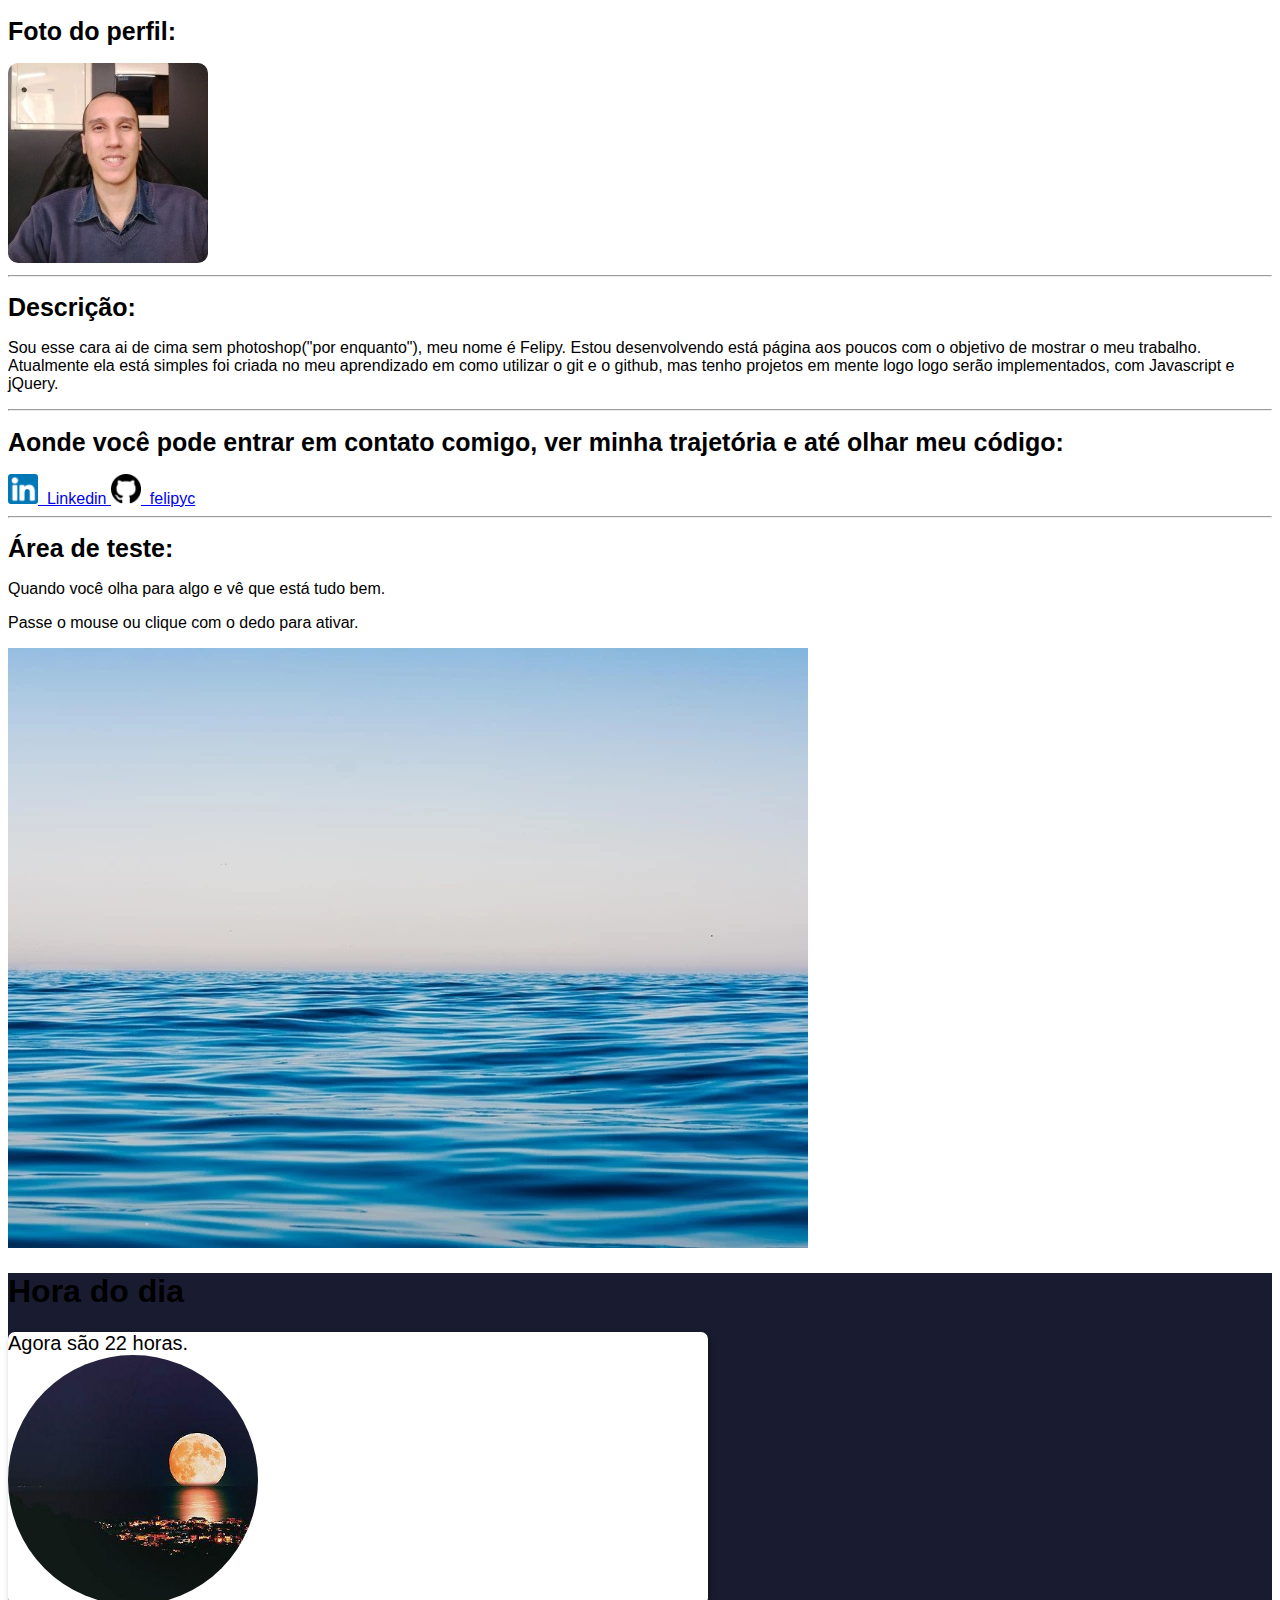
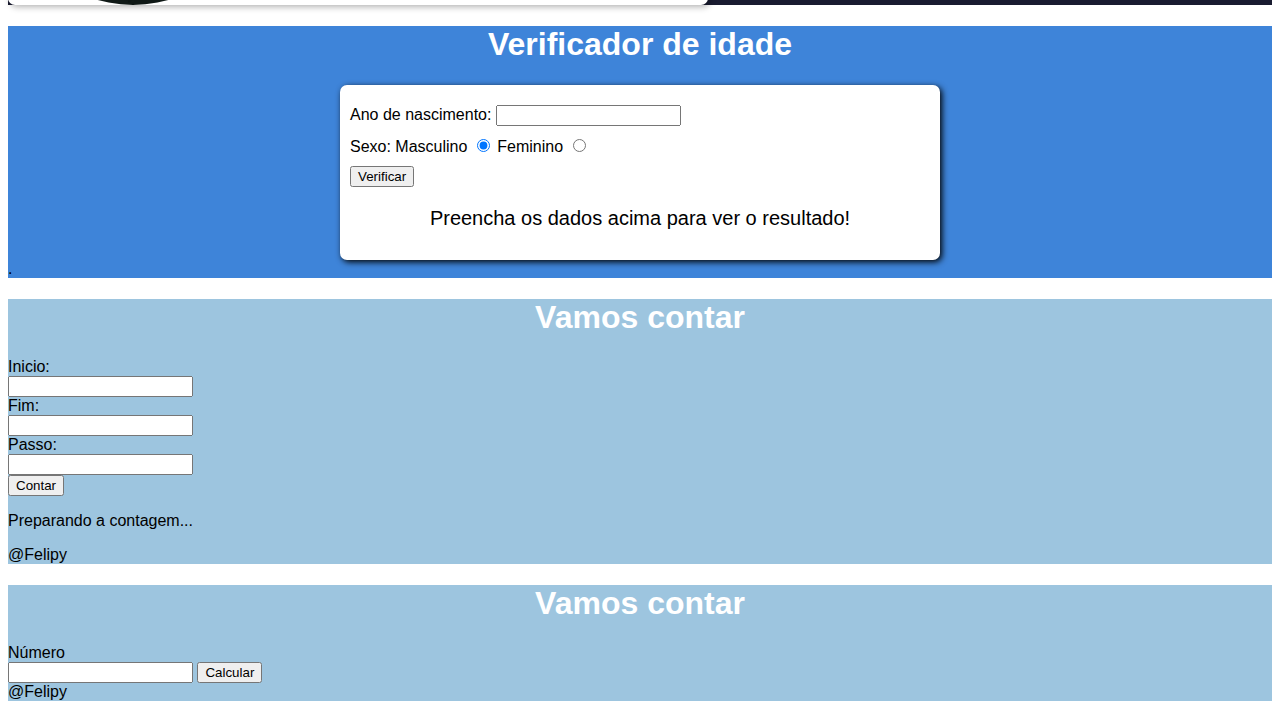
==== index.html @ e54f59bb "adiconei contador" ====
<!doctype html>
<html lang="pt-br">
    <head>
        <!-- Required meta tags -->
        <meta charset="utf-8">
        <meta name="viewport" content="width=device-width, initial-scale=1, shrink-to-fit=no">

        <!-- Bootstrap CSS -->
        <link rel="stylesheet" href="https://stackpath.bootstrapcdn.com/bootstrap/4.2.1/css/bootstrap.min.css" integrity="sha384-GJzZqFGwb1QTTN6wy59ffF1BuGJpLSa9DkKMp0DgiMDm4iYMj70gZWKYbI706tWS" crossorigin="anonymous">

        <!-- outros -->
        <link rel="stylesheet" href="estilo.css">
        <title>Portfólio</title>
        <style>
        </style>
    </head>
    <body>
        <div class="container my-4 mx-auto">
            <!-- imagem do perfil -->
            <h1 style="font-size: 25px;" class="my-4">Foto do perfil:</h1>
            <div class="text-center my-4">
                <img src="foto-perfil.jpg" alt="" style="width: 200px;border-radius: 10px;">
            </div>
            <hr>
            <!-- apresentação -->
            <h1  style="font-size: 25px;" class="my-4">Descrição:</h1>
            <p class="text-justify my-4">
                Sou esse cara ai de cima sem photoshop("por enquanto"), meu nome é Felipy. Estou desenvolvendo está página aos poucos com o objetivo de mostrar o meu trabalho. Atualmente ela está simples foi criada no meu aprendizado em como utilizar o git e o github, mas tenho projetos em mente logo logo serão implementados, com Javascript e jQuery.
            </p>
            <hr>
            <!-- formas de entrar em contato -->
            <h1 style="font-size: 25px;" class="my-4">Aonde você pode entrar em contato comigo, ver minha trajetória e até olhar meu código:</h1>
            <a href="https://www.linkedin.com/in/felipycamargo/" class="d-flex  align-items-center text-decoration-none my-4"> 
                <img src="linkedin.png" alt="" style="width: 30px;">&nbsp;&nbsp;Linkedin
            </a>
            <a href="https://github.com/felipyc" class="d-flex align-items-center text-decoration-none my-4">
                <img src="github.png" alt="" style="width: 30px;">&nbsp;&nbsp;felipyc
            </a>      
            <hr>

            <!-- area de teste -->                                                                                                                                                                                                                                                                                                                                                                                                                                                                                                                                                                                   
            <h1 style="font-size: 25px" class="my-4">Área de teste:</h1>
            <!-- teste 1 -->
            <p id="info-mar">Quando você olha para algo e vê que está tudo bem.</p>
            <p>Passe o mouse ou clique com o dedo para ativar.</p>
            <img id="tubarao" src="mar.jpg" alt="" onmouseover="passarMouse()" onmouseout="tirarMouse()" class="img-fluid">
            <script type="text/javascript">
                function passarMouse(){
                    document.getElementById('tubarao').src = 'tubarao_mar.jpg';
                    document.getElementById('info-mar').innerHTML = "Mas depois vê como é dentro. Tenha cuidado ao nadar.";
                }
                function tirarMouse(){
                    document.getElementById('tubarao').src = "mar.jpg";
                    document.getElementById('info-mar').innerHTML = "Quando você olha para algo e vê que está tudo bem.";
                }
            </script>
            <!-- teste 2 -->
            <div id='teste2' class="py-5 my-5 px-2">
                
                <h1 class="text-center text-white">Hora do dia</h1>
                <div id="area_hora_mais_imagem" class="py-5 my-5 mx-auto">
                    <div id='horaDia' class="text-center py-3"></div>
                    <!-- imagem que representa a hora do dia -->
                    <div id="statusDiaImagem" class="mx-auto"></div>
                </div>
                
                <script>
                    var agora = new Date()
                    var hora = agora.getHours()
                    document.getElementById('horaDia').innerText = `Agora são ${hora} horas.`
                    var imagem = document.getElementById('statusDiaImagem')
                    var fundo = document.getElementById('teste2');
            
                    if( hora == 1 || hora < 6 ){
                        document.getElementById('horaDia').innerText = `Agora é ${hora} hora.`
                        imagem.style.backgroundImage = "url(assets/imagens/exerc-hora-do-dia/noite.jpg)";
                        fundo.style.backgroundColor = '#191B30';
                    }else if( hora < 12  ){
                        imagem.style.backgroundImage = "url(assets/imagens/exerc-hora-do-dia/manha.jpg)";
                        fundo.style.backgroundColor = '#CBBA8D';
                    }else if( hora <= 18 ){
                        imagem.style.backgroundImage = "url(assets/imagens/exerc-hora-do-dia/tarde.jpg)";            
                        fundo.style.backgroundColor = '#83B5D7';
                    }else{
                        imagem.style.backgroundImage = "url(assets/imagens/exerc-hora-do-dia/noite.jpg)";
                        fundo.style.backgroundColor = '#191B30';
                    }
            
                </script>
            </div>
            <!-- teste 3 -->
            <div style="background-color: #3E84D9;" class="p-2">
                <div style="max-width: 600px;margin: auto;" class="py-5">
                    <h1 style="color: white;text-align: center;">Verificador de idade</h1>
                    <div id="rentagulo_branco">
                        <div class="form">
                            Ano de nascimento: <input type="number" id="ano_nascimento">
                        </div>
                        <div class="form">
                            Sexo:
                            <label for="sexoM">Masculino</label> <input type="radio" name="pSexo" id="sexoM" value='M' checked>
                            <label for="sexoF">Feminino</label> <input type="radio" name="pSexo" id="sexoF" value='F'>
                        </div>
                        <div class="form text-center">
                            <button id="btnCalcula">Verificar</button>
                        </div>
                        <div>
                            <p id="descricaoPessoa">Preencha os dados acima para ver o resultado!</p>
                            <div id="fotoPessoa"> 
                                
                            </div>
                        </div>
                    </div>
                </div>.
            </div>
            <script>
                var btnCalcula = document.getElementById('btnCalcula');
                btnCalcula.onclick = function calculaIdade(){
                    // pegando respostas do usuário
                    var ano = new Date()
                    var ano_atual = ano.getFullYear()
                    var idade = ano_atual - document.getElementById('ano_nascimento').value
                    var sexo = document.querySelector('input[name="pSexo"]:checked').value;
                    //pegando as referências dos campos que vão ser alterados
                    var descricao = document.getElementById('descricaoPessoa');
                    var fotoPessoa = document.getElementById('fotoPessoa');
                    //filtrando o resultado
                    if( document.getElementById('ano_nascimento').value > ano.getFullYear() || document.getElementById('ano_nascimento').value == '' ){
                        alert(`Ano inserido invalido ${document.getElementById('ano_nascimento').value}`);
                    }else{
                        fotoPessoa.style.width = '250px';
                        fotoPessoa.style.height = '250px';
                        if( idade == 0 ){
                        descricao.innerText = 'Você é um bebê.'
                        fotoPessoa.style.backgroundImage = 'url(assets/imagens/exerc-idade/bebe.jpg)'
                        }
                        else if( idade < 24 ){
                            if(sexo == 'M' ){
                                fotoPessoa.style.backgroundImage = 'url(assets/imagens/exerc-idade/homem-adolescente.jpg)'
                            }else{  
                                fotoPessoa.style.backgroundImage = 'url(assets/imagens/exerc-idade/mulher-adolescente.jpg)'
                            }
                            descricao.innerText = 'Você é um adolescente ou está perto de ser.'
                        }else if( idade < 59 ){
                            if(sexo == 'M' ){
                                fotoPessoa.style.backgroundImage = 'url(assets/imagens/exerc-idade/homem-adulto.jpg)'
                            }else{  
                                fotoPessoa.style.backgroundImage = 'url(assets/imagens/exerc-idade/mulher-adulta.jpg)'
                            }
                            descricao.innerText = 'Você é um adulto.'
                        }else{
                            if(sexo == 'M' ){
                                fotoPessoa.style.backgroundImage = 'url(assets/imagens/exerc-idade/idoso.jpg)'
                            }else{
                                fotoPessoa.style.backgroundImage = 'url(assets/imagens/exerc-idade/idosa.jpg)'
                            }   
                            descricao.innerText = 'Você passou dos 59 aproveita para investir em você.'
                        }
                    }   
                }
            </script>
            <!-- teste 4 -->
            <div style="background-color: rgb(157, 197, 223);" class="my-5 py-2">
                <header>
                    <h1 style="color: white; font-family: Arial;text-align:center;  ">Vamos contar</h1>
                </header>
                <section class="bg-white m-2 p-2 text-center" style="border-radius: 5px;">
                    <div class="my-2">
                        <label for="">Inicio:</label><br>
                        <input type="number" name="" id="inicio">
                    </div>
                    <div class="my-2">
                        <label for="">Fim: </label><br> 
                        <input type="number" name="" id="fim">
                    </div class="my-2">
                    <div class="my-2">
                        <label for="">Passo: </label><br>
                        <input type="number" name="" id="passo">
                    </div>
                    <div class="text-center my-2">
                        <button class="btn btn-primary" id="btnConta">Contar</button>
                    </div>
                    <div>
                        <p class="alert alert-light" id="resultado">
                            Preparando a contagem...
                        </p>
                    </div>
                </section>
                <footer class="text-center p-2">
                    &#64;Felipy
                </footer>
                <script>
                    //script pulo
        
                    document.getElementById("btnConta").addEventListener("click", conta)
        
                    function conta(){
                        //inicio
                        var inicio = Number(document.getElementById('inicio').value)
        
                        //fim
                        var fim = Number(document.getElementById('fim').value)
        
                        //passo
                        var passo = Number(document.getElementById('passo').value)
        
                        //resultado
                        var resultado = document.getElementById('resultado')
                        
                        //contador
                        if( inicio < 0 || fim < 0  || passo < 1 ){
                            alert('Impossível contar.')
                        }else{
                            resultado.innerText = ''
                            for(  ; inicio <= fim ; inicio = inicio + passo ){
                                var novoTexto = document.createElement('span')
                                if( inicio >= fim){
                                    novoTexto.innerHTML = inicio
                                }else{
                                    novoTexto.innerHTML = inicio + '&nbsp; &#128073;&#127999; &nbsp;'
                                }               
                                resultado.appendChild(novoTexto)
                                
                            }
                        }
                    }
                </script>
            </div>      
            <!-- teste 5 -->      
            <div style="background-color: rgb(157, 197, 223);">
                <header>
                    <h1 style="color: white; font-family: Arial;text-align:center;  ">Vamos contar</h1>
                </header>
                <section class="bg-white m-2 p-2 text-center" style="border-radius: 5px;">
                    <div class="my-2">
                        <label for="numero">Número</label><br> 
                        <input type="number" name="" id="numeroTabuada"> 
                        <button class="btn btn-primary" id="btnContador">Calcular</button>
                    </div>
                    <div>
                        <select class="custom-select text-center" id="resultado-contador" style="display: none;" size="10"> 
                            
                        </select>
                    </div>
                </section>
                <footer class="text-center p-2">
                    &#64;Felipy
                </footer>
                <script>
                    //script pulo
        
                    document.getElementById("btnContador").addEventListener("click", conta)
        
                    function conta(){
                        //numero da tabuada
                        var numeroTabuada = Number(document.getElementById('numeroTabuada').value)
                        //resultado
                        var resultado = document.getElementById('resultado-contador')
                        //contador
                        if( numeroTabuada < 0 || numeroTabuada == '' ){
                            alert('Por favor, digite um número')
                        }else{
                            resultado.style.display = 'inline-block'
                            resultado.innerHTML = ''
                            for( var c = 1 ; c <= 10 ; c++ ){
                                var option = document.createElement('option')
                                var text = document.createTextNode(` ${c} x ${numeroTabuada} = ` + c * numeroTabuada)
                                option.appendChild(text)
                                resultado.appendChild(option)
                            }
                        }
                    }
                </script>
            </div>
        </div>
    </body>
</html>
---- estilo.css ----
/* hora do dia */

*{
    box-sizing: border-box;
    font-family: sans-serif;
}
#area_hora_mais_imagem{
    max-width: 700px;
    background-color: white;
    border-radius: 7px;
    box-shadow: rgba(0, 0, 0, 0.301) 2px 2px 6px;
}
#horaDia{
    font: 15pt Arial;
}
#statusDiaImagem{
    width: 250px;
    height: 250px;
    border-radius: 50%;
    background-image: url("manha.jpg");
    background-size: cover;
    background-repeat: no-repeat;
}

/* calculador de idade */

#rentagulo_branco{
    padding: 10px;
    background-color: white;
    border-radius: 7px;
    box-shadow: black 2px 2px 6px;
}
#descricaoPessoa{
    font: 15pt Arial;
    text-align: center;
}
#fotoPessoa{
    margin: 20px auto;
    border-radius: 50%;
    background-image: url("");
    background-size: 100% 100%;
    background-repeat: no-repeat;
}
.form{
    margin: 10px 0;
}
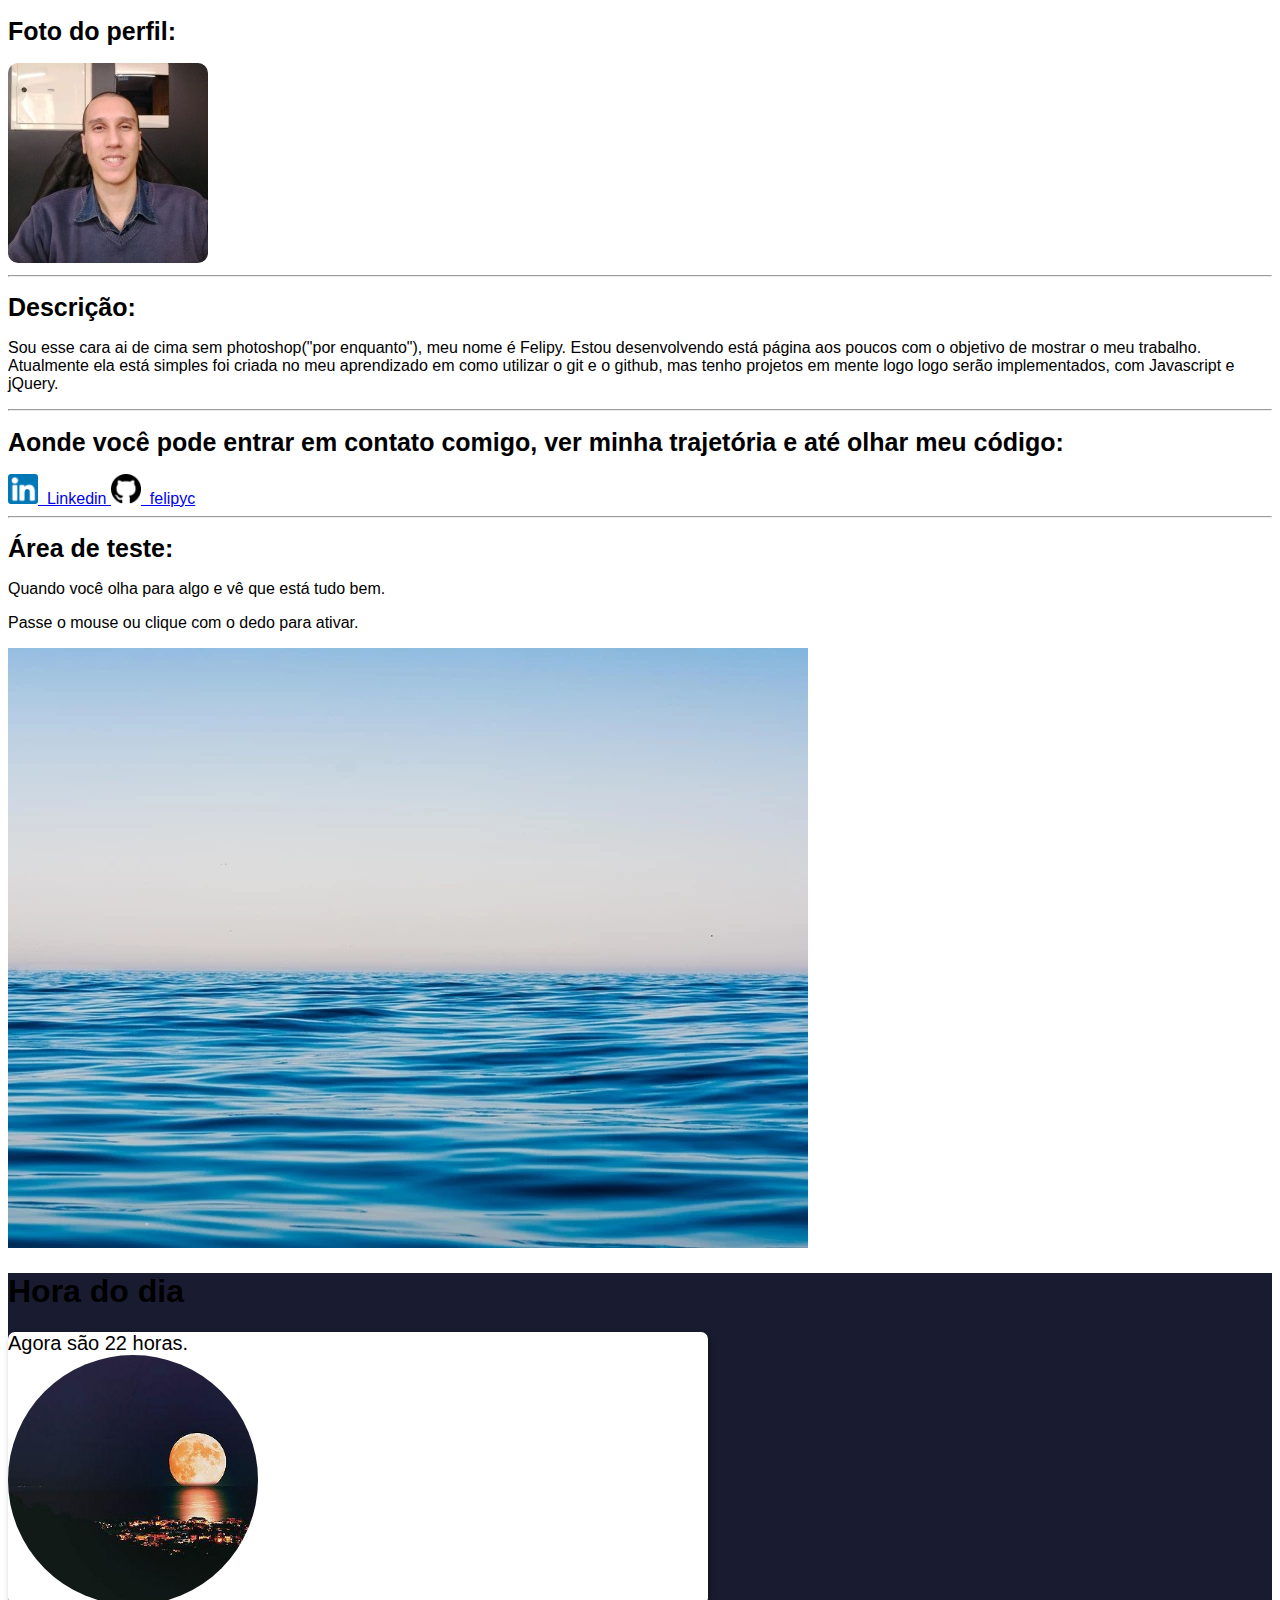
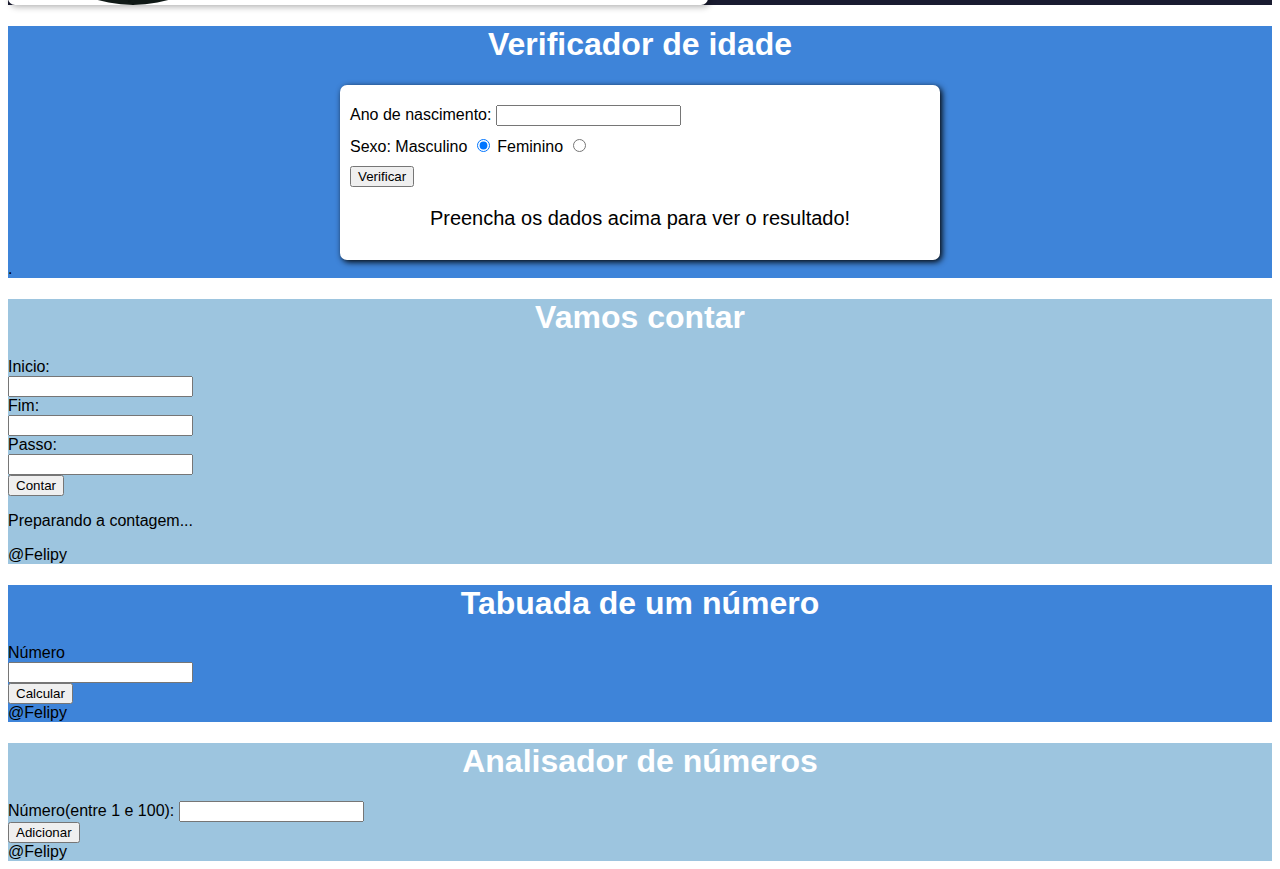
==== commit 179563d0: "adicionei analisador de numeros" ====
--- a/index.html
+++ b/index.html
@@ -227,14 +227,16 @@
                 </script>
             </div>      
             <!-- teste 5 -->      
-            <div style="background-color: rgb(157, 197, 223);">
+            <div style="background-color: #3E84D9;">
                 <header>
-                    <h1 style="color: white; font-family: Arial;text-align:center;  ">Vamos contar</h1>
+                    <h1 style="color: white; font-family: Arial;text-align:center;  ">Tabuada de um número</h1>
                 </header>
                 <section class="bg-white m-2 p-2 text-center" style="border-radius: 5px;">
                     <div class="my-2">
                         <label for="numero">Número</label><br> 
                         <input type="number" name="" id="numeroTabuada"> 
+                    </div>
+                    <div class="my-2">
                         <button class="btn btn-primary" id="btnContador">Calcular</button>
                     </div>
                     <div>
@@ -272,6 +274,97 @@
                     }
                 </script>
             </div>
+            <!-- teste 6 --> 
+            <div style="background-color: rgb(157, 197, 223);" class="my-5 py-2">
+                <header class="text-center">
+                    <h1 style="color: white; font-family: Arial;text-align:center;">Analisador de números</h1>
+                </header>
+                <section class="bg-white m-2 p-2 text-center" style="border-radius: 5px;">
+                    <div class="my-3">
+                        <label for="" class="text-center w-100">Número(entre 1 e 100): </label> <input type="text" class="w-100 p-2 text-center" id="numero-mostra-numero">
+                    </div>
+                    <div class="my-3 text-center">
+                        <button type="buttons" class="btn btn-primary" id='btn_mostra_numero'>Adicionar</button>
+                    </div>
+                    <div class="my-3">
+                        <select name="" id="resultado-mostra-numero" size='10' style="display: none;" class="p-3 custom-select">
+            
+                        </select>
+                    </div>
+                    <div class="my-3">
+                        <button type="button" class="btn btn-primary mx-auto" id='btn_finalizar_mostra_numero' style="display: none;">Finalizar</button>
+                    </div>
+                    <div id="resultados_finalizar" class="my-3" style="display: none;">
+                        teste
+                    </div>
+                </section>
+                <footer class="text-center">
+                    &#64;Felipy
+                </footer>
+                <script>
+                    
+                    var btn_mostra_numero = document.getElementById('btn_mostra_numero')
+                    btn_mostra_numero.addEventListener('click', adicionarNewNumberSelect)
+            
+                    var btn_finalizar_mostra_numero = document.getElementById('btn_finalizar_mostra_numero')
+            
+                    var contador = 0, maior = 0, menor = 0, soma = 0
+            
+                    //adicona os numeros digitados pelo usuario no select
+                    function adicionarNewNumberSelect(){
+            
+                        //pega valor input
+                        var input = Number(document.getElementById('numero-mostra-numero').value)
+            
+                        if( input >= 1 && input <= 100 ){
+                        
+                            //fazendo os extras, maior, menor, soma
+                            if( contador == 0 ){//primeira repetição substituir 
+                                maior = input                
+                                menor = input                
+                            }else if( input > maior ){//primeira repetição substituir 
+                                maior = input
+                            }else if( input < menor ){
+                                menor = input
+                            }
+                            soma = soma + input //soma os valroes do input
+                            contador++ //conta quantidade de números
+            
+                            //pega select
+                            var select = document.getElementById('resultado-mostra-numero')
+                            select.style.display = 'block'
+                            
+                            //criação dos elementos
+                            var option = document.createElement('option')
+                            option.text = `Valor ${input} adicionado.`
+                            select.appendChild(option)
+            
+                            //ativa botão finalizar
+                            btn_finalizar_mostra_numero.style.display = 'block'
+            
+                        }else{
+                            alert('Numero inválido')
+                        }
+            
+                    }
+            
+                    //adicionar evento ao botão finalizar
+                    btn_finalizar_mostra_numero.addEventListener('click', finalizar)
+            
+                    function finalizar(){   
+                        //adicionar resultados ao clicar no botão finalizar
+                        var div_finalizar =  document.getElementById('resultados_finalizar')
+                        div_finalizar.style.display = 'block'
+                        div_finalizar.innerHTML = `Ao todo temos ${contador} números cadastrados`
+                        div_finalizar.innerHTML += `<br> O maior valor informado foi ${maior}`
+                        div_finalizar.innerHTML += `<br> O menor valor informado foi ${menor}`
+                        div_finalizar.innerHTML += `<br> Somandos todos os números, temos ${soma}`
+                        div_finalizar.innerHTML += `<br> A média dos valores digitados é ${(soma/contador).toFixed(2)}`
+                    }
+            
+                </script>
+            </div>
+            <!-- teste 7 --> 
         </div>
     </body>
 </html>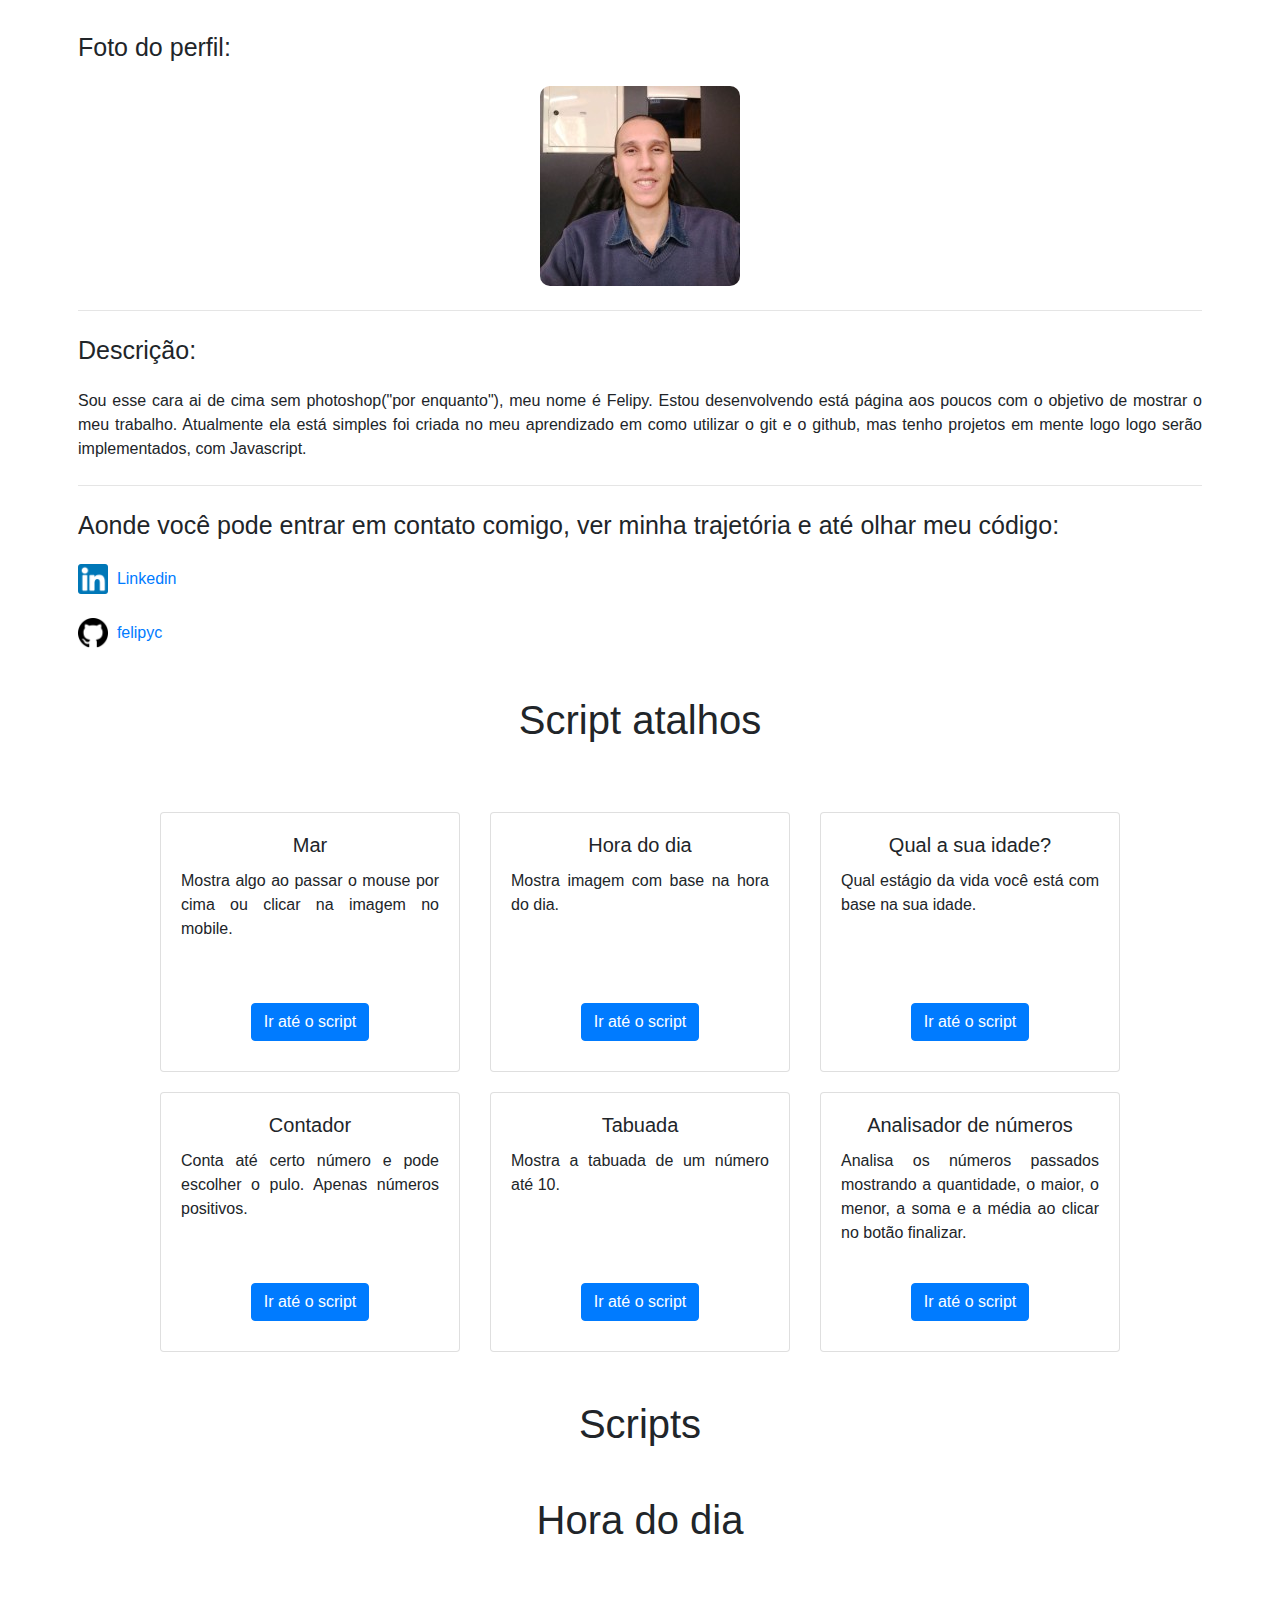
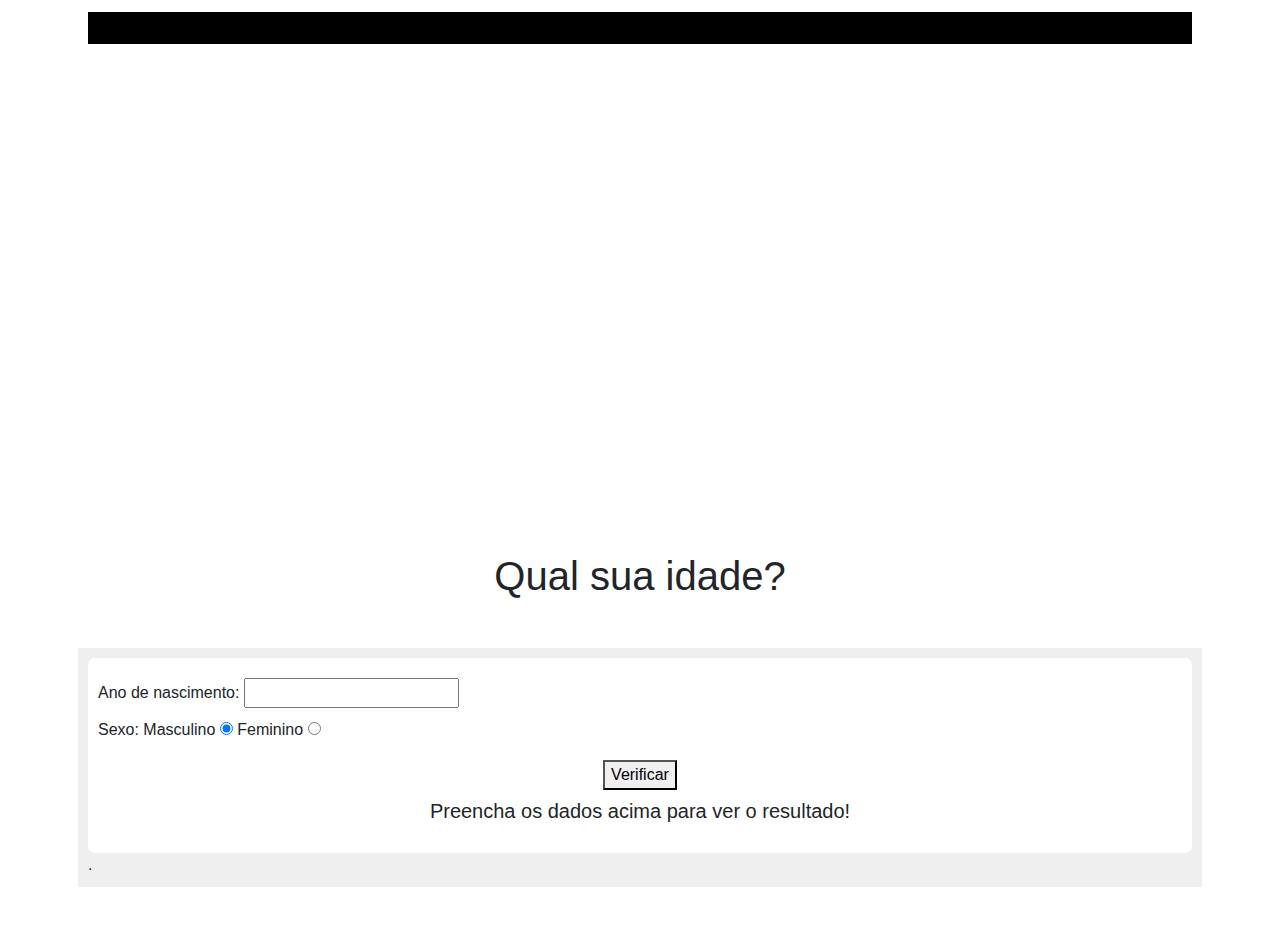
==== commit e9d1c4d8: "novas atualizações" ====
--- a/index.html
+++ b/index.html
@@ -1,97 +1,147 @@
-<!doctype html>
-<html lang="pt-br">
-    <head>
-        <!-- Required meta tags -->
-        <meta charset="utf-8">
-        <meta name="viewport" content="width=device-width, initial-scale=1, shrink-to-fit=no">
+<!DOCTYPE html>
+<html lang="en">
+<head>
+    <meta charset="UTF-8">
+    <meta http-equiv="X-UA-Compatible" content="ie=edge">
+    <link rel="stylesheet" href="https://stackpath.bootstrapcdn.com/bootstrap/4.3.1/css/bootstrap.min.css" integrity="sha384-ggOyR0iXCbMQv3Xipma34MD+dH/1fQ784/j6cY/iJTQUOhcWr7x9JvoRxT2MZw1T" crossorigin="anonymous">
+    <meta name="viewport" content="width=device-width, initial-scale=1, shrink-to-fit=no">
+    <link rel="stylesheet" href="estilo.css">
+    <title>Document</title>
+</head>
+<body>
+    <div class="container p-2">
+        
+        <!-- imagem do perfil -->
+        <h1 style="font-size: 25px;" class="my-4">Foto do perfil:</h1>
+        <div class="text-center my-4">
+            <img src="foto-perfil.jpg" alt="" style="width: 200px;border-radius: 10px;">
+        </div>
+        <hr>
+        <!-- apresentação -->
+        <h1  style="font-size: 25px;" class="my-4">Descrição:</h1>
+        <p class="text-justify my-4">
+            Sou esse cara ai de cima sem photoshop("por enquanto"), meu nome é Felipy. Estou desenvolvendo está página aos poucos com o objetivo de mostrar o meu trabalho. Atualmente ela está simples foi criada no meu aprendizado em como utilizar o git e o github, mas tenho projetos em mente logo logo serão implementados, com Javascript.
+        </p>
+        <hr>
+        <!-- formas de entrar em contato -->
+        <h1 style="font-size: 25px;" class="my-4">Aonde você pode entrar em contato comigo, ver minha trajetória e até olhar meu código:</h1>
+        <a href="https://www.linkedin.com/in/felipycamargo/" class="d-flex  align-items-center text-decoration-none my-4"> 
+            <img src="linkedin.png" alt="" style="width: 30px;">&nbsp;&nbsp;Linkedin
+        </a>
+        <a href="https://github.com/felipyc" class="d-flex align-items-center text-decoration-none my-4">
+            <img src="github.png" alt="" style="width: 30px;">&nbsp;&nbsp;felipyc
+        </a>
+        
+        <div class="my-5">
+            <h1 class="text-center">Script atalhos</h1>
+        </div>
 
-        <!-- Bootstrap CSS -->
-        <link rel="stylesheet" href="https://stackpath.bootstrapcdn.com/bootstrap/4.2.1/css/bootstrap.min.css" integrity="sha384-GJzZqFGwb1QTTN6wy59ffF1BuGJpLSa9DkKMp0DgiMDm4iYMj70gZWKYbI706tWS" crossorigin="anonymous">
+        <!-- cards -->
+        <div class="card-deck justify-content-center">
+            <div class="card cards_atalhos_cripts">
+                <div  class="card-body">
+                    <h5 class="card-title text-center">Mar</h5>
+                    <p class="card-text">
+                        Mostra algo ao passar o mouse por cima ou clicar na imagem no mobile.
+                    </p>
+                    <div class="text-center div_botao_responsivo_scripts_atalho" >
+                        <a href="" class="btn btn-primary">Ir até o script</a>
+                    </div>
+                </div>
+            </div>
+            <div class="card cards_atalhos_cripts">
+                <div  class="card-body">
+                    <h5 class="card-title text-center">Hora do dia</h5>
+                    <p class="card-text">
+                        Mostra imagem com base na hora do dia.
+                    </p>
+                    <div class="text-center div_botao_responsivo_scripts_atalho">
+                        <a href="#hora-do-dia-script" class="btn btn-primary">Ir até o script</a>
+                    </div>
+                </div>
+            </div>
+            <div class="card cards_atalhos_cripts">
+                <div  class="card-body">
+                    <h5 class="card-title text-center">Qual a sua idade?</h5>
+                    <p class="card-text">
+                        Qual estágio da vida você está com base na sua idade.
+                    </p>
+                    <div class="text-center div_botao_responsivo_scripts_atalho">
+                        <a href="#qual-sua-idade-script" class="btn btn-primary">Ir até o script</a>
+                    </div>
+                </div>
+            </div>            
+            <div class="card cards_atalhos_cripts">
+                <div  class="card-body">
+                    <h5 class="card-title text-center">Contador</h5>
+                    <p class="card-text">
+                        Conta até certo número e pode escolher o pulo. Apenas números positivos.
+                    </p>
+                    <div class="text-center div_botao_responsivo_scripts_atalho">
+                        <a href="#" class="btn btn-primary">Ir até o script</a>
+                    </div>
+                </div>
+            </div>
+            <div class="card cards_atalhos_cripts">
+                <div  class="card-body">
+                    <h5 class="card-title text-center">Tabuada</h5>
+                    <p class="card-text">
+                        Mostra a tabuada de um número até 10.
+                    </p>
+                    <div class="text-center div_botao_responsivo_scripts_atalho">
+                        <a href="#" class="btn btn-primary">Ir até o script</a>
+                    </div>
+                </div>
+            </div>
+            <div class="card cards_atalhos_cripts">
+                <div  class="card-body">
+                    <h5 class="card-title text-center">Analisador de números</h5>
+                    <p class="card-text">
+                        Analisa os números passados mostrando a quantidade, o maior, o menor, a soma e a média ao clicar no botão finalizar.
+                    </p>
+                    <div class="text-center div_botao_responsivo_scripts_atalho">
+                        <a href="#" class="btn btn-primary">Ir até o script</a>
+                    </div>
+                </div>
+            </div>
+        </div> <!-- end cards -->
+        
+        <!-- -------------------------------------------------------------------------------- -->
+        
+        
+        <div class="my-5">
+            <h1 class="text-center">Scripts</h1>
+        </div>
 
-        <!-- outros -->
-        <link rel="stylesheet" href="estilo.css">
-        <title>Portfólio</title>
-        <style>
-        </style>
-    </head>
-    <body>
-        <div class="container my-4 mx-auto">
-            <!-- imagem do perfil -->
-            <h1 style="font-size: 25px;" class="my-4">Foto do perfil:</h1>
-            <div class="text-center my-4">
-                <img src="foto-perfil.jpg" alt="" style="width: 200px;border-radius: 10px;">
+        <!-- -------------------------------------------------------------------------------- -->
+
+        <!-- HORA DO DIA -->
+        <div class="area-script-molde" id='hora-do-dia-script'>
+            
+            <div class="mb-5">
+                <h1 class="text-center">Hora do dia</h1>
             </div>
-            <hr>
-            <!-- apresentação -->
-            <h1  style="font-size: 25px;" class="my-4">Descrição:</h1>
-            <p class="text-justify my-4">
-                Sou esse cara ai de cima sem photoshop("por enquanto"), meu nome é Felipy. Estou desenvolvendo está página aos poucos com o objetivo de mostrar o meu trabalho. Atualmente ela está simples foi criada no meu aprendizado em como utilizar o git e o github, mas tenho projetos em mente logo logo serão implementados, com Javascript e jQuery.
-            </p>
-            <hr>
-            <!-- formas de entrar em contato -->
-            <h1 style="font-size: 25px;" class="my-4">Aonde você pode entrar em contato comigo, ver minha trajetória e até olhar meu código:</h1>
-            <a href="https://www.linkedin.com/in/felipycamargo/" class="d-flex  align-items-center text-decoration-none my-4"> 
-                <img src="linkedin.png" alt="" style="width: 30px;">&nbsp;&nbsp;Linkedin
-            </a>
-            <a href="https://github.com/felipyc" class="d-flex align-items-center text-decoration-none my-4">
-                <img src="github.png" alt="" style="width: 30px;">&nbsp;&nbsp;felipyc
-            </a>      
-            <hr>
+            
+            <div id='corFundoHoraDoDia'>
+                <div id='horaDia' class="text-center py-3 text-light"></div>
+                <div id='envolve-status-dia-imagem'>
+                    <div id="statusDiaImagem" class="mx-auto"><div></div></div>    
+                </div>
+            </div>
+            <script src='assets/scripts/hora-do-dia.js'></script>
+        </div><!-- END HORA DO DIA -->
+        
+        <!-- -------------------------------------------------------------------------------- -->
 
-            <!-- area de teste -->                                                                                                                                                                                                                                                                                                                                                                                                                                                                                                                                                                                   
-            <h1 style="font-size: 25px" class="my-4">Área de teste:</h1>
-            <!-- teste 1 -->
-            <p id="info-mar">Quando você olha para algo e vê que está tudo bem.</p>
-            <p>Passe o mouse ou clique com o dedo para ativar.</p>
-            <img id="tubarao" src="mar.jpg" alt="" onmouseover="passarMouse()" onmouseout="tirarMouse()" class="img-fluid">
-            <script type="text/javascript">
-                function passarMouse(){
-                    document.getElementById('tubarao').src = 'tubarao_mar.jpg';
-                    document.getElementById('info-mar').innerHTML = "Mas depois vê como é dentro. Tenha cuidado ao nadar.";
-                }
-                function tirarMouse(){
-                    document.getElementById('tubarao').src = "mar.jpg";
-                    document.getElementById('info-mar').innerHTML = "Quando você olha para algo e vê que está tudo bem.";
-                }
-            </script>
-            <!-- teste 2 -->
-            <div id='teste2' class="py-5 my-5 px-2">
-                
-                <h1 class="text-center text-white">Hora do dia</h1>
-                <div id="area_hora_mais_imagem" class="py-5 my-5 mx-auto">
-                    <div id='horaDia' class="text-center py-3"></div>
-                    <!-- imagem que representa a hora do dia -->
-                    <div id="statusDiaImagem" class="mx-auto"></div>
-                </div>
-                
-                <script>
-                    var agora = new Date()
-                    var hora = agora.getHours()
-                    document.getElementById('horaDia').innerText = `Agora são ${hora} horas.`
-                    var imagem = document.getElementById('statusDiaImagem')
-                    var fundo = document.getElementById('teste2');
+        <!-- VERIFICADOR DE IDADE -->
+        <div class="area-script-molde" id='qual-sua-idade-script'>
             
-                    if( hora == 1 || hora < 6 ){
-                        document.getElementById('horaDia').innerText = `Agora é ${hora} hora.`
-                        imagem.style.backgroundImage = "url(assets/imagens/exerc-hora-do-dia/noite.jpg)";
-                        fundo.style.backgroundColor = '#191B30';
-                    }else if( hora < 12  ){
-                        imagem.style.backgroundImage = "url(assets/imagens/exerc-hora-do-dia/manha.jpg)";
-                        fundo.style.backgroundColor = '#CBBA8D';
-                    }else if( hora <= 18 ){
-                        imagem.style.backgroundImage = "url(assets/imagens/exerc-hora-do-dia/tarde.jpg)";            
-                        fundo.style.backgroundColor = '#83B5D7';
-                    }else{
-                        imagem.style.backgroundImage = "url(assets/imagens/exerc-hora-do-dia/noite.jpg)";
-                        fundo.style.backgroundColor = '#191B30';
-                    }
-            
-                </script>
+            <div class="mb-5">
+                <h1 class="text-center">Qual sua idade?</h1>
             </div>
-            <!-- teste 3 -->
-            <div style="background-color: #3E84D9;" class="p-2">
-                <div style="max-width: 600px;margin: auto;" class="py-5">
-                    <h1 style="color: white;text-align: center;">Verificador de idade</h1>
+        
+            <div id='cor-qual-sua-idade'>
+                <div>
                     <div id="rentagulo_branco">
                         <div class="form">
                             Ano de nascimento: <input type="number" id="ano_nascimento">
@@ -113,258 +163,16 @@
                     </div>
                 </div>.
             </div>
-            <script>
-                var btnCalcula = document.getElementById('btnCalcula');
-                btnCalcula.onclick = function calculaIdade(){
-                    // pegando respostas do usuário
-                    var ano = new Date()
-                    var ano_atual = ano.getFullYear()
-                    var idade = ano_atual - document.getElementById('ano_nascimento').value
-                    var sexo = document.querySelector('input[name="pSexo"]:checked').value;
-                    //pegando as referências dos campos que vão ser alterados
-                    var descricao = document.getElementById('descricaoPessoa');
-                    var fotoPessoa = document.getElementById('fotoPessoa');
-                    //filtrando o resultado
-                    if( document.getElementById('ano_nascimento').value > ano.getFullYear() || document.getElementById('ano_nascimento').value == '' ){
-                        alert(`Ano inserido invalido ${document.getElementById('ano_nascimento').value}`);
-                    }else{
-                        fotoPessoa.style.width = '250px';
-                        fotoPessoa.style.height = '250px';
-                        if( idade == 0 ){
-                        descricao.innerText = 'Você é um bebê.'
-                        fotoPessoa.style.backgroundImage = 'url(assets/imagens/exerc-idade/bebe.jpg)'
-                        }
-                        else if( idade < 24 ){
-                            if(sexo == 'M' ){
-                                fotoPessoa.style.backgroundImage = 'url(assets/imagens/exerc-idade/homem-adolescente.jpg)'
-                            }else{  
-                                fotoPessoa.style.backgroundImage = 'url(assets/imagens/exerc-idade/mulher-adolescente.jpg)'
-                            }
-                            descricao.innerText = 'Você é um adolescente ou está perto de ser.'
-                        }else if( idade < 59 ){
-                            if(sexo == 'M' ){
-                                fotoPessoa.style.backgroundImage = 'url(assets/imagens/exerc-idade/homem-adulto.jpg)'
-                            }else{  
-                                fotoPessoa.style.backgroundImage = 'url(assets/imagens/exerc-idade/mulher-adulta.jpg)'
-                            }
-                            descricao.innerText = 'Você é um adulto.'
-                        }else{
-                            if(sexo == 'M' ){
-                                fotoPessoa.style.backgroundImage = 'url(assets/imagens/exerc-idade/idoso.jpg)'
-                            }else{
-                                fotoPessoa.style.backgroundImage = 'url(assets/imagens/exerc-idade/idosa.jpg)'
-                            }   
-                            descricao.innerText = 'Você passou dos 59 aproveita para investir em você.'
-                        }
-                    }   
-                }
-            </script>
-            <!-- teste 4 -->
-            <div style="background-color: rgb(157, 197, 223);" class="my-5 py-2">
-                <header>
-                    <h1 style="color: white; font-family: Arial;text-align:center;  ">Vamos contar</h1>
-                </header>
-                <section class="bg-white m-2 p-2 text-center" style="border-radius: 5px;">
-                    <div class="my-2">
-                        <label for="">Inicio:</label><br>
-                        <input type="number" name="" id="inicio">
-                    </div>
-                    <div class="my-2">
-                        <label for="">Fim: </label><br> 
-                        <input type="number" name="" id="fim">
-                    </div class="my-2">
-                    <div class="my-2">
-                        <label for="">Passo: </label><br>
-                        <input type="number" name="" id="passo">
-                    </div>
-                    <div class="text-center my-2">
-                        <button class="btn btn-primary" id="btnConta">Contar</button>
-                    </div>
-                    <div>
-                        <p class="alert alert-light" id="resultado">
-                            Preparando a contagem...
-                        </p>
-                    </div>
-                </section>
-                <footer class="text-center p-2">
-                    &#64;Felipy
-                </footer>
-                <script>
-                    //script pulo
+            <script src='assets/scripts/verificador-de-idade.js'></script>
+        </div><!-- END VERIFICADOR DE IDADE -->
         
-                    document.getElementById("btnConta").addEventListener("click", conta)
+        <!-- -------------------------------------------------------------------------------- -->
+
+
         
-                    function conta(){
-                        //inicio
-                        var inicio = Number(document.getElementById('inicio').value)
         
-                        //fim
-                        var fim = Number(document.getElementById('fim').value)
+
         
-                        //passo
-                        var passo = Number(document.getElementById('passo').value)
-        
-                        //resultado
-                        var resultado = document.getElementById('resultado')
-                        
-                        //contador
-                        if( inicio < 0 || fim < 0  || passo < 1 ){
-                            alert('Impossível contar.')
-                        }else{
-                            resultado.innerText = ''
-                            for(  ; inicio <= fim ; inicio = inicio + passo ){
-                                var novoTexto = document.createElement('span')
-                                if( inicio >= fim){
-                                    novoTexto.innerHTML = inicio
-                                }else{
-                                    novoTexto.innerHTML = inicio + '&nbsp; &#128073;&#127999; &nbsp;'
-                                }               
-                                resultado.appendChild(novoTexto)
-                                
-                            }
-                        }
-                    }
-                </script>
-            </div>      
-            <!-- teste 5 -->      
-            <div style="background-color: #3E84D9;">
-                <header>
-                    <h1 style="color: white; font-family: Arial;text-align:center;  ">Tabuada de um número</h1>
-                </header>
-                <section class="bg-white m-2 p-2 text-center" style="border-radius: 5px;">
-                    <div class="my-2">
-                        <label for="numero">Número</label><br> 
-                        <input type="number" name="" id="numeroTabuada"> 
-                    </div>
-                    <div class="my-2">
-                        <button class="btn btn-primary" id="btnContador">Calcular</button>
-                    </div>
-                    <div>
-                        <select class="custom-select text-center" id="resultado-contador" style="display: none;" size="10"> 
-                            
-                        </select>
-                    </div>
-                </section>
-                <footer class="text-center p-2">
-                    &#64;Felipy
-                </footer>
-                <script>
-                    //script pulo
-        
-                    document.getElementById("btnContador").addEventListener("click", conta)
-        
-                    function conta(){
-                        //numero da tabuada
-                        var numeroTabuada = Number(document.getElementById('numeroTabuada').value)
-                        //resultado
-                        var resultado = document.getElementById('resultado-contador')
-                        //contador
-                        if( numeroTabuada < 0 || numeroTabuada == '' ){
-                            alert('Por favor, digite um número')
-                        }else{
-                            resultado.style.display = 'inline-block'
-                            resultado.innerHTML = ''
-                            for( var c = 1 ; c <= 10 ; c++ ){
-                                var option = document.createElement('option')
-                                var text = document.createTextNode(` ${c} x ${numeroTabuada} = ` + c * numeroTabuada)
-                                option.appendChild(text)
-                                resultado.appendChild(option)
-                            }
-                        }
-                    }
-                </script>
-            </div>
-            <!-- teste 6 --> 
-            <div style="background-color: rgb(157, 197, 223);" class="my-5 py-2">
-                <header class="text-center">
-                    <h1 style="color: white; font-family: Arial;text-align:center;">Analisador de números</h1>
-                </header>
-                <section class="bg-white m-2 p-2 text-center" style="border-radius: 5px;">
-                    <div class="my-3">
-                        <label for="" class="text-center w-100">Número(entre 1 e 100): </label> <input type="text" class="w-100 p-2 text-center" id="numero-mostra-numero">
-                    </div>
-                    <div class="my-3 text-center">
-                        <button type="buttons" class="btn btn-primary" id='btn_mostra_numero'>Adicionar</button>
-                    </div>
-                    <div class="my-3">
-                        <select name="" id="resultado-mostra-numero" size='10' style="display: none;" class="p-3 custom-select">
-            
-                        </select>
-                    </div>
-                    <div class="my-3">
-                        <button type="button" class="btn btn-primary mx-auto" id='btn_finalizar_mostra_numero' style="display: none;">Finalizar</button>
-                    </div>
-                    <div id="resultados_finalizar" class="my-3" style="display: none;">
-                        teste
-                    </div>
-                </section>
-                <footer class="text-center">
-                    &#64;Felipy
-                </footer>
-                <script>
-                    
-                    var btn_mostra_numero = document.getElementById('btn_mostra_numero')
-                    btn_mostra_numero.addEventListener('click', adicionarNewNumberSelect)
-            
-                    var btn_finalizar_mostra_numero = document.getElementById('btn_finalizar_mostra_numero')
-            
-                    var contador = 0, maior = 0, menor = 0, soma = 0
-            
-                    //adicona os numeros digitados pelo usuario no select
-                    function adicionarNewNumberSelect(){
-            
-                        //pega valor input
-                        var input = Number(document.getElementById('numero-mostra-numero').value)
-            
-                        if( input >= 1 && input <= 100 ){
-                        
-                            //fazendo os extras, maior, menor, soma
-                            if( contador == 0 ){//primeira repetição substituir 
-                                maior = input                
-                                menor = input                
-                            }else if( input > maior ){//primeira repetição substituir 
-                                maior = input
-                            }else if( input < menor ){
-                                menor = input
-                            }
-                            soma = soma + input //soma os valroes do input
-                            contador++ //conta quantidade de números
-            
-                            //pega select
-                            var select = document.getElementById('resultado-mostra-numero')
-                            select.style.display = 'block'
-                            
-                            //criação dos elementos
-                            var option = document.createElement('option')
-                            option.text = `Valor ${input} adicionado.`
-                            select.appendChild(option)
-            
-                            //ativa botão finalizar
-                            btn_finalizar_mostra_numero.style.display = 'block'
-            
-                        }else{
-                            alert('Numero inválido')
-                        }
-            
-                    }
-            
-                    //adicionar evento ao botão finalizar
-                    btn_finalizar_mostra_numero.addEventListener('click', finalizar)
-            
-                    function finalizar(){   
-                        //adicionar resultados ao clicar no botão finalizar
-                        var div_finalizar =  document.getElementById('resultados_finalizar')
-                        div_finalizar.style.display = 'block'
-                        div_finalizar.innerHTML = `Ao todo temos ${contador} números cadastrados`
-                        div_finalizar.innerHTML += `<br> O maior valor informado foi ${maior}`
-                        div_finalizar.innerHTML += `<br> O menor valor informado foi ${menor}`
-                        div_finalizar.innerHTML += `<br> Somandos todos os números, temos ${soma}`
-                        div_finalizar.innerHTML += `<br> A média dos valores digitados é ${(soma/contador).toFixed(2)}`
-                    }
-            
-                </script>
-            </div>
-            <!-- teste 7 --> 
-        </div>
-    </body>
+    </div>  
+</body>
 </html>--- a/estilo.css
+++ b/estilo.css
@@ -1,35 +1,76 @@
 
-/* hora do dia */
 
 *{
     box-sizing: border-box;
     font-family: sans-serif;
 }
-#area_hora_mais_imagem{
-    max-width: 700px;
-    background-color: white;
-    border-radius: 7px;
-    box-shadow: rgba(0, 0, 0, 0.301) 2px 2px 6px;
-}
-#horaDia{
-    font: 15pt Arial;
-}
-#statusDiaImagem{
-    width: 250px;
-    height: 250px;
-    border-radius: 50%;
-    background-image: url("manha.jpg");
-    background-size: cover;
-    background-repeat: no-repeat;
-}
+
+/* Classes genericas */
+    .area-script-molde{
+        margin-bottom: 48px;
+    }
+
+/* cards atalho scripts */
+    .cards_atalhos_cripts{
+        width: 300px;
+        min-height: 260px;
+        flex: none !important;
+        margin: 20px auto;
+        position: relative;
+    }
+        .div_botao_responsivo_scripts_atalho{
+            position: absolute;
+            bottom: 0;
+            left: 0;
+            height: 100px;
+            width: 100%;
+            line-height: 100px;
+        }
+        .card-text{
+            text-align: justify;
+        }
+
+/* hora do dia */
+
+    #corFundoHoraDoDia{
+        padding: 10px;
+        border-radius: 5px;
+    }
+        #horaDia{
+            font-size: 16pt;
+            text-shadow:black 0px 2px;
+            background-color: black;
+            margin: 10px 0;
+        }
+        #envolve-status-dia-imagem{
+            background-color: white; 
+            padding: 20px;
+            border-radius: 5px;
+        }
+            #statusDiaImagem{
+                max-width: 400px;
+                max-height: 400px;
+                border-radius: 50%;
+                background-size: cover;
+                background-repeat: no-repeat;
+            }
+            #statusDiaImagem > div{
+                min-width: 220px;
+                min-height: 220px;
+                padding-top: 100%;
+            }
 
 /* calculador de idade */
+
+#cor-qual-sua-idade{
+    background-color: #efefef;
+    padding: 10px;
+}
 
 #rentagulo_branco{
     padding: 10px;
     background-color: white;
     border-radius: 7px;
-    box-shadow: black 2px 2px 6px;
 }
 #descricaoPessoa{
     font: 15pt Arial;
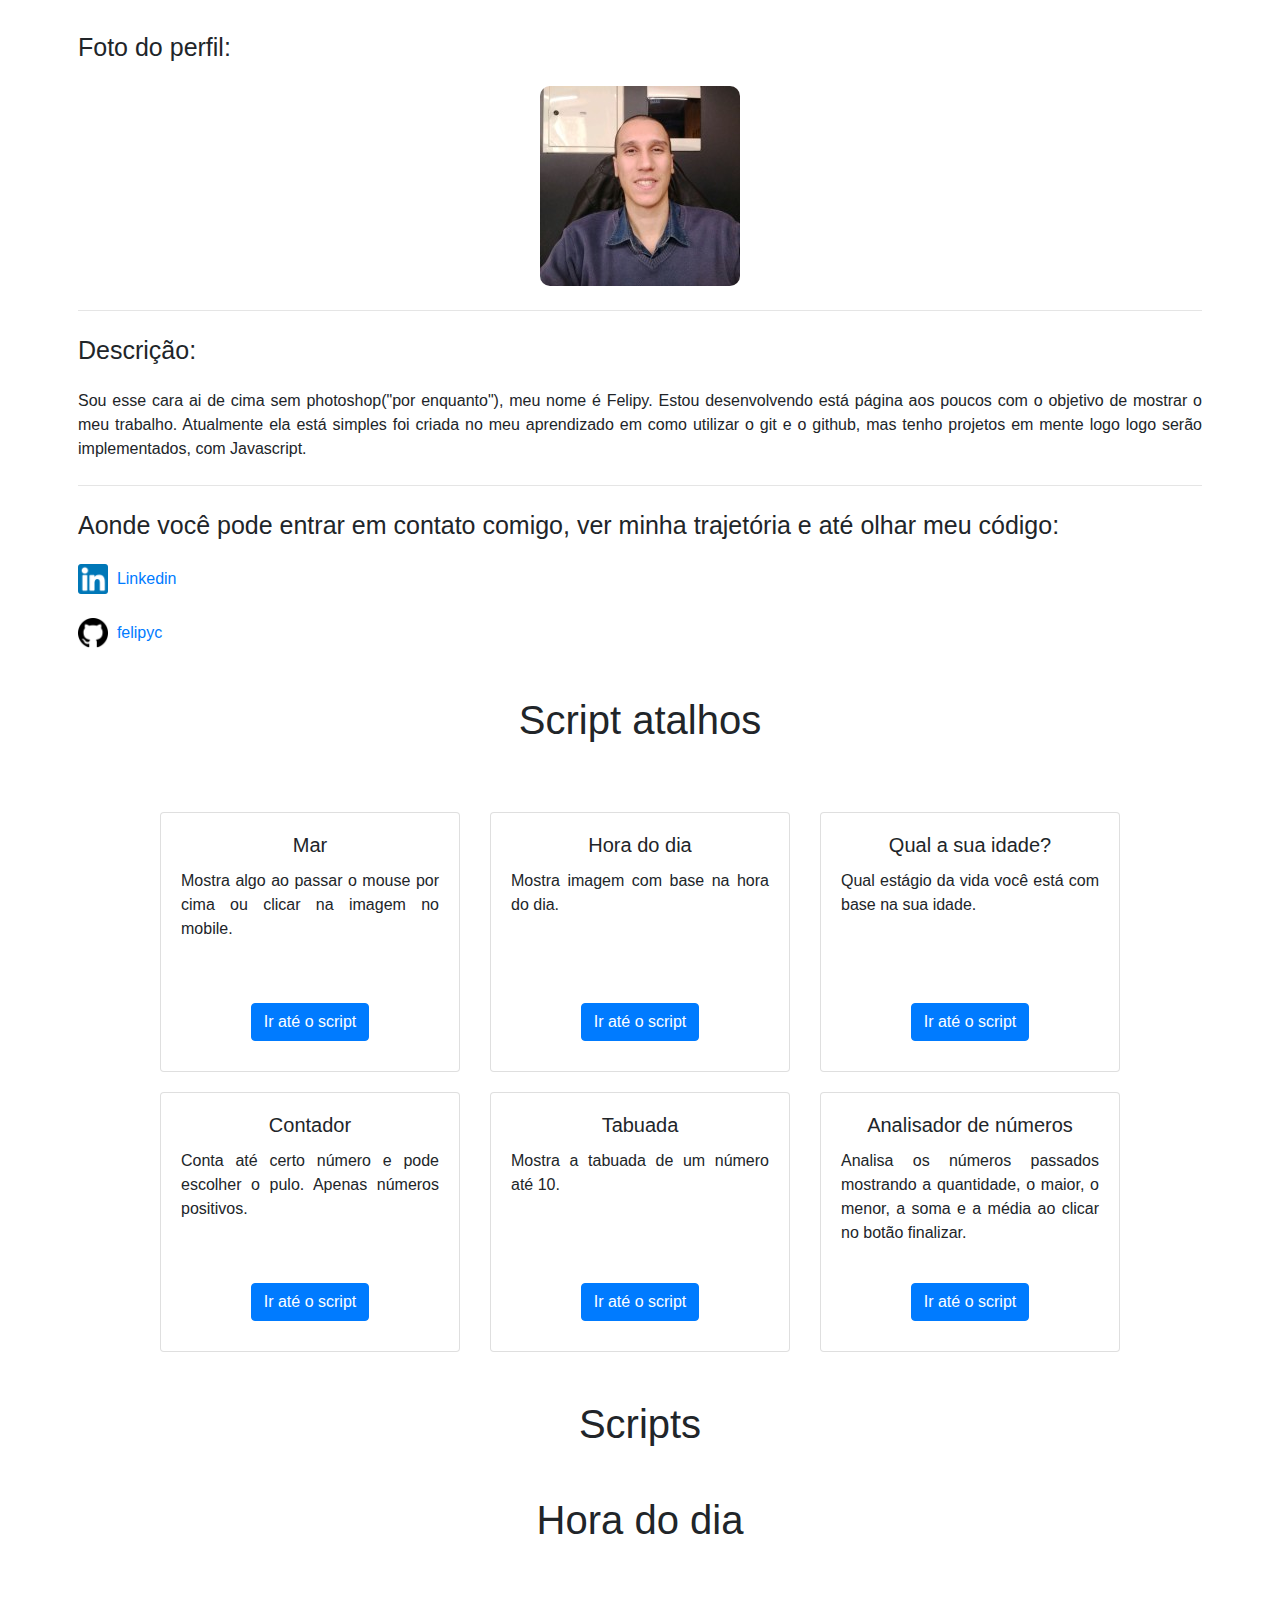
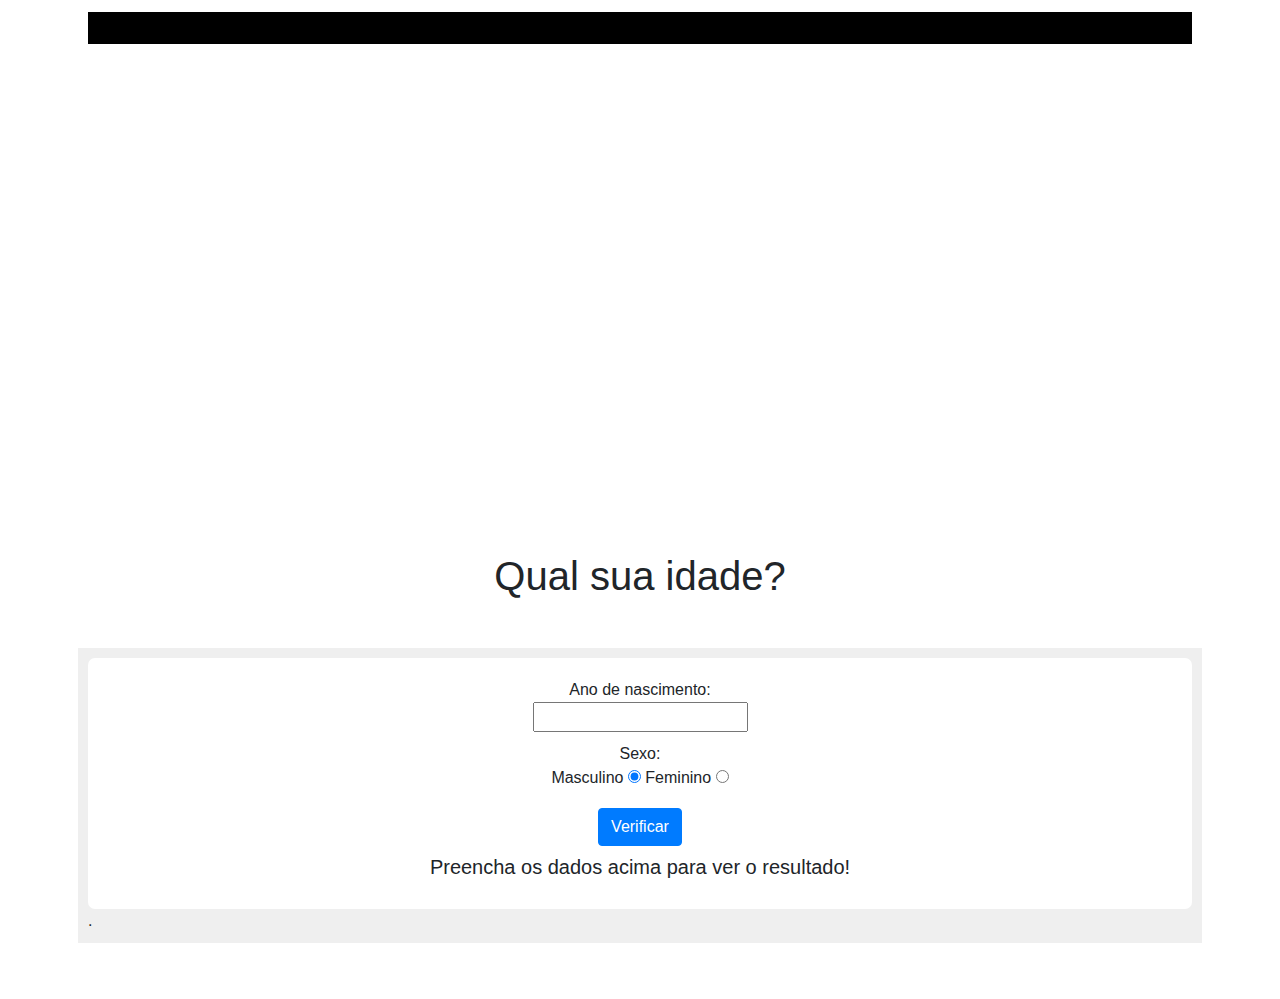
==== commit 0f2b9fba: "new" ====
--- a/index.html
+++ b/index.html
@@ -143,16 +143,19 @@
             <div id='cor-qual-sua-idade'>
                 <div>
                     <div id="rentagulo_branco">
-                        <div class="form">
-                            Ano de nascimento: <input type="number" id="ano_nascimento">
-                        </div>
-                        <div class="form">
-                            Sexo:
-                            <label for="sexoM">Masculino</label> <input type="radio" name="pSexo" id="sexoM" value='M' checked>
-                            <label for="sexoF">Feminino</label> <input type="radio" name="pSexo" id="sexoF" value='F'>
+                        <div class="form text-center">
+                            Ano de nascimento:<br/>
+                            <input type="number" id="ano_nascimento">
                         </div>
                         <div class="form text-center">
-                            <button id="btnCalcula">Verificar</button>
+                            Sexo:<br/>
+                            <label for="sexoM">Masculino</label>
+                                <input type="radio" name="pSexo" id="sexoM" value='M' checked>
+                            <label for="sexoF">Feminino</label>
+                                <input type="radio" name="pSexo" id="sexoF" value='F'>
+                        </div>
+                        <div class="form text-center">
+                            <button id="btnCalcula" class='btn btn-primary'>Verificar</button>
                         </div>
                         <div>
                             <p id="descricaoPessoa">Preencha os dados acima para ver o resultado!</p>
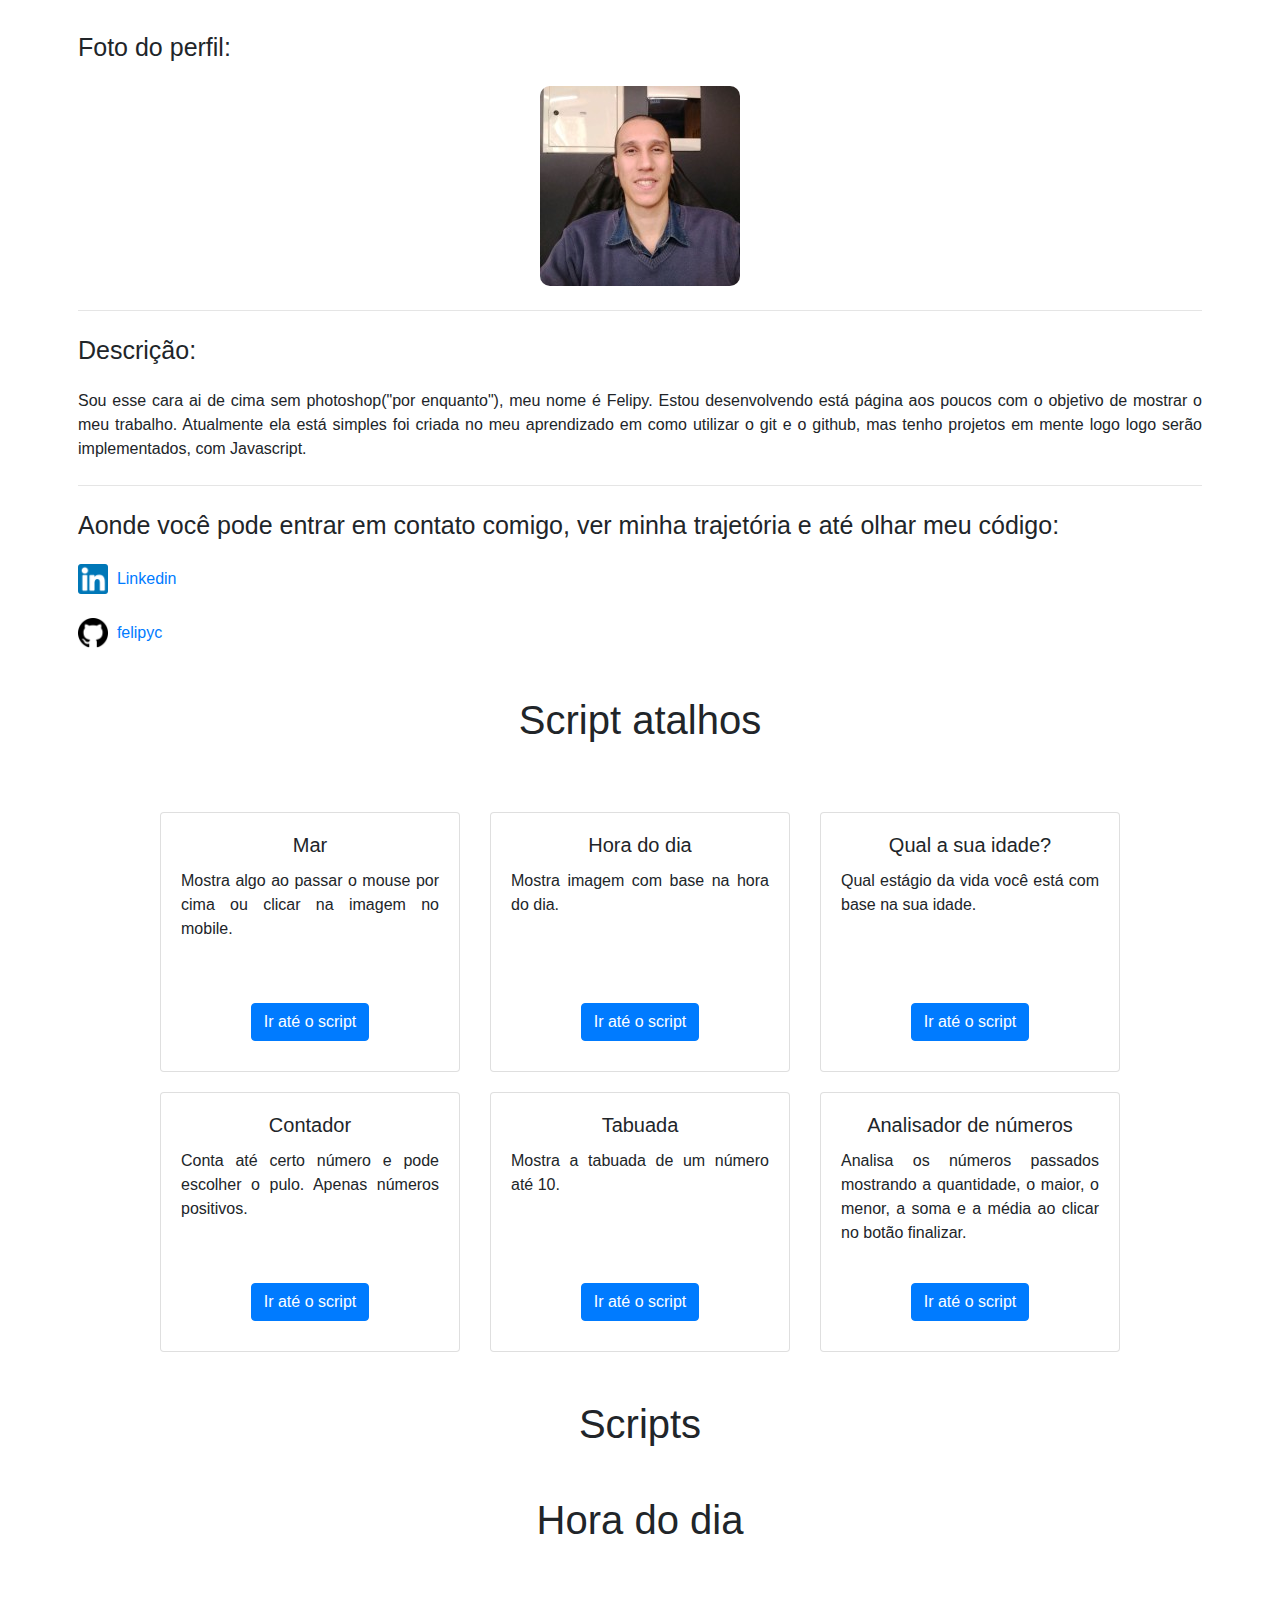
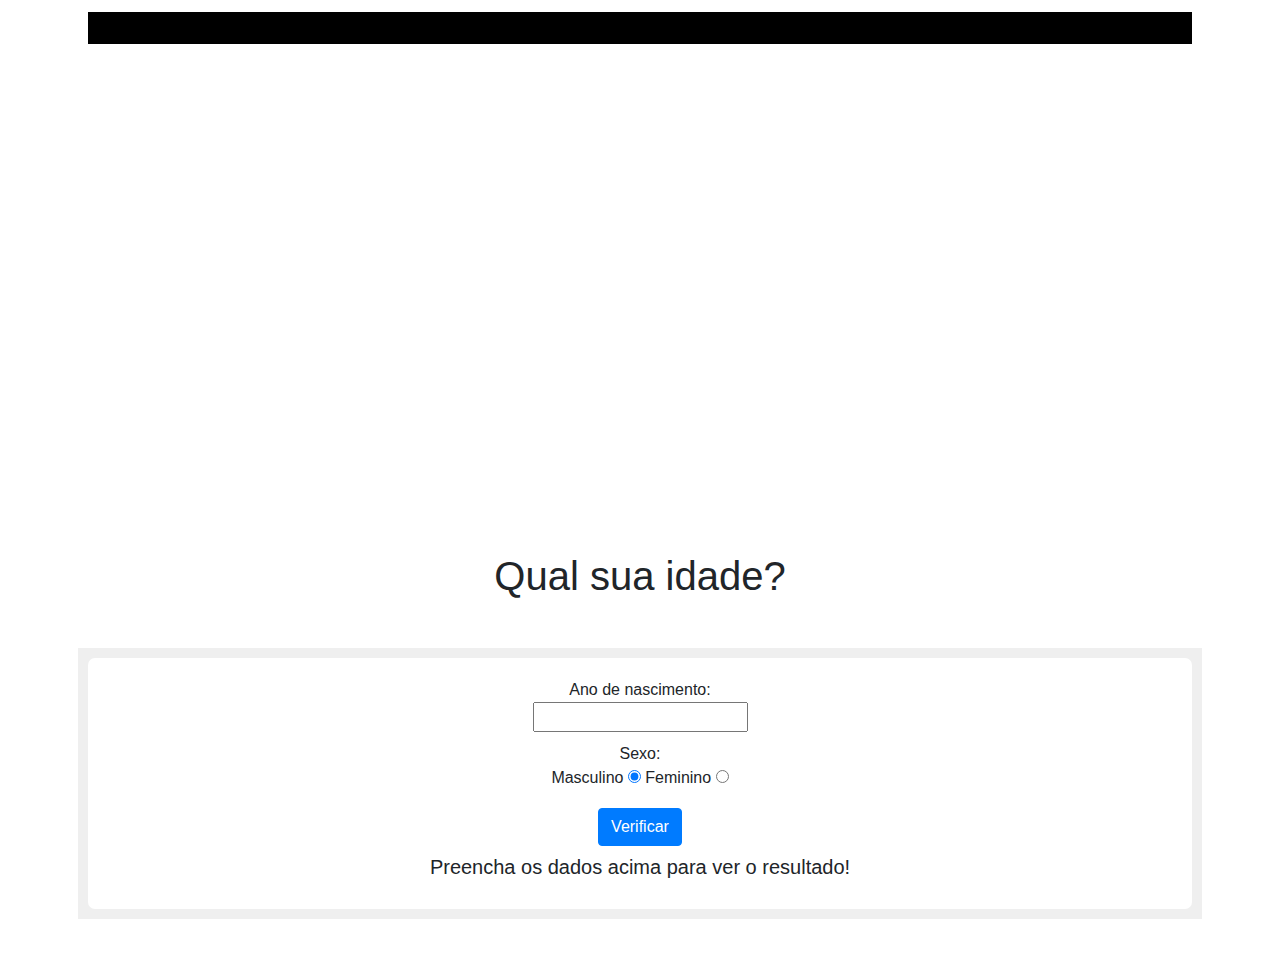
==== commit f147b3f9: "ajustes algoritmo qual sua idade" ====
--- a/index.html
+++ b/index.html
@@ -141,30 +141,28 @@
             </div>
         
             <div id='cor-qual-sua-idade'>
-                <div>
-                    <div id="rentagulo_branco">
-                        <div class="form text-center">
-                            Ano de nascimento:<br/>
-                            <input type="number" id="ano_nascimento">
-                        </div>
-                        <div class="form text-center">
-                            Sexo:<br/>
-                            <label for="sexoM">Masculino</label>
-                                <input type="radio" name="pSexo" id="sexoM" value='M' checked>
-                            <label for="sexoF">Feminino</label>
-                                <input type="radio" name="pSexo" id="sexoF" value='F'>
-                        </div>
-                        <div class="form text-center">
-                            <button id="btnCalcula" class='btn btn-primary'>Verificar</button>
-                        </div>
-                        <div>
-                            <p id="descricaoPessoa">Preencha os dados acima para ver o resultado!</p>
-                            <div id="fotoPessoa"> 
-                                
-                            </div>
+                <div id="rentagulo_branco">
+                    <div class="form text-center">
+                        Ano de nascimento:<br/>
+                        <input type="number" id="ano_nascimento">
+                    </div>
+                    <div class="form text-center">
+                        Sexo:<br/>
+                        <label for="sexoM">Masculino</label>
+                            <input type="radio" name="pSexo" id="sexoM" value='M' checked>
+                        <label for="sexoF">Feminino</label>
+                            <input type="radio" name="pSexo" id="sexoF" value='F'>
+                    </div>
+                    <div class="form text-center">
+                        <button id="btnCalcula" class='btn btn-primary'>Verificar</button>
+                    </div>
+                    <div>
+                        <p id="descricaoPessoa">Preencha os dados acima para ver o resultado!</p>
+                        <div id="fotoPessoa"> 
+                            
                         </div>
                     </div>
-                </div>.
+                </div>
             </div>
             <script src='assets/scripts/verificador-de-idade.js'></script>
         </div><!-- END VERIFICADOR DE IDADE -->
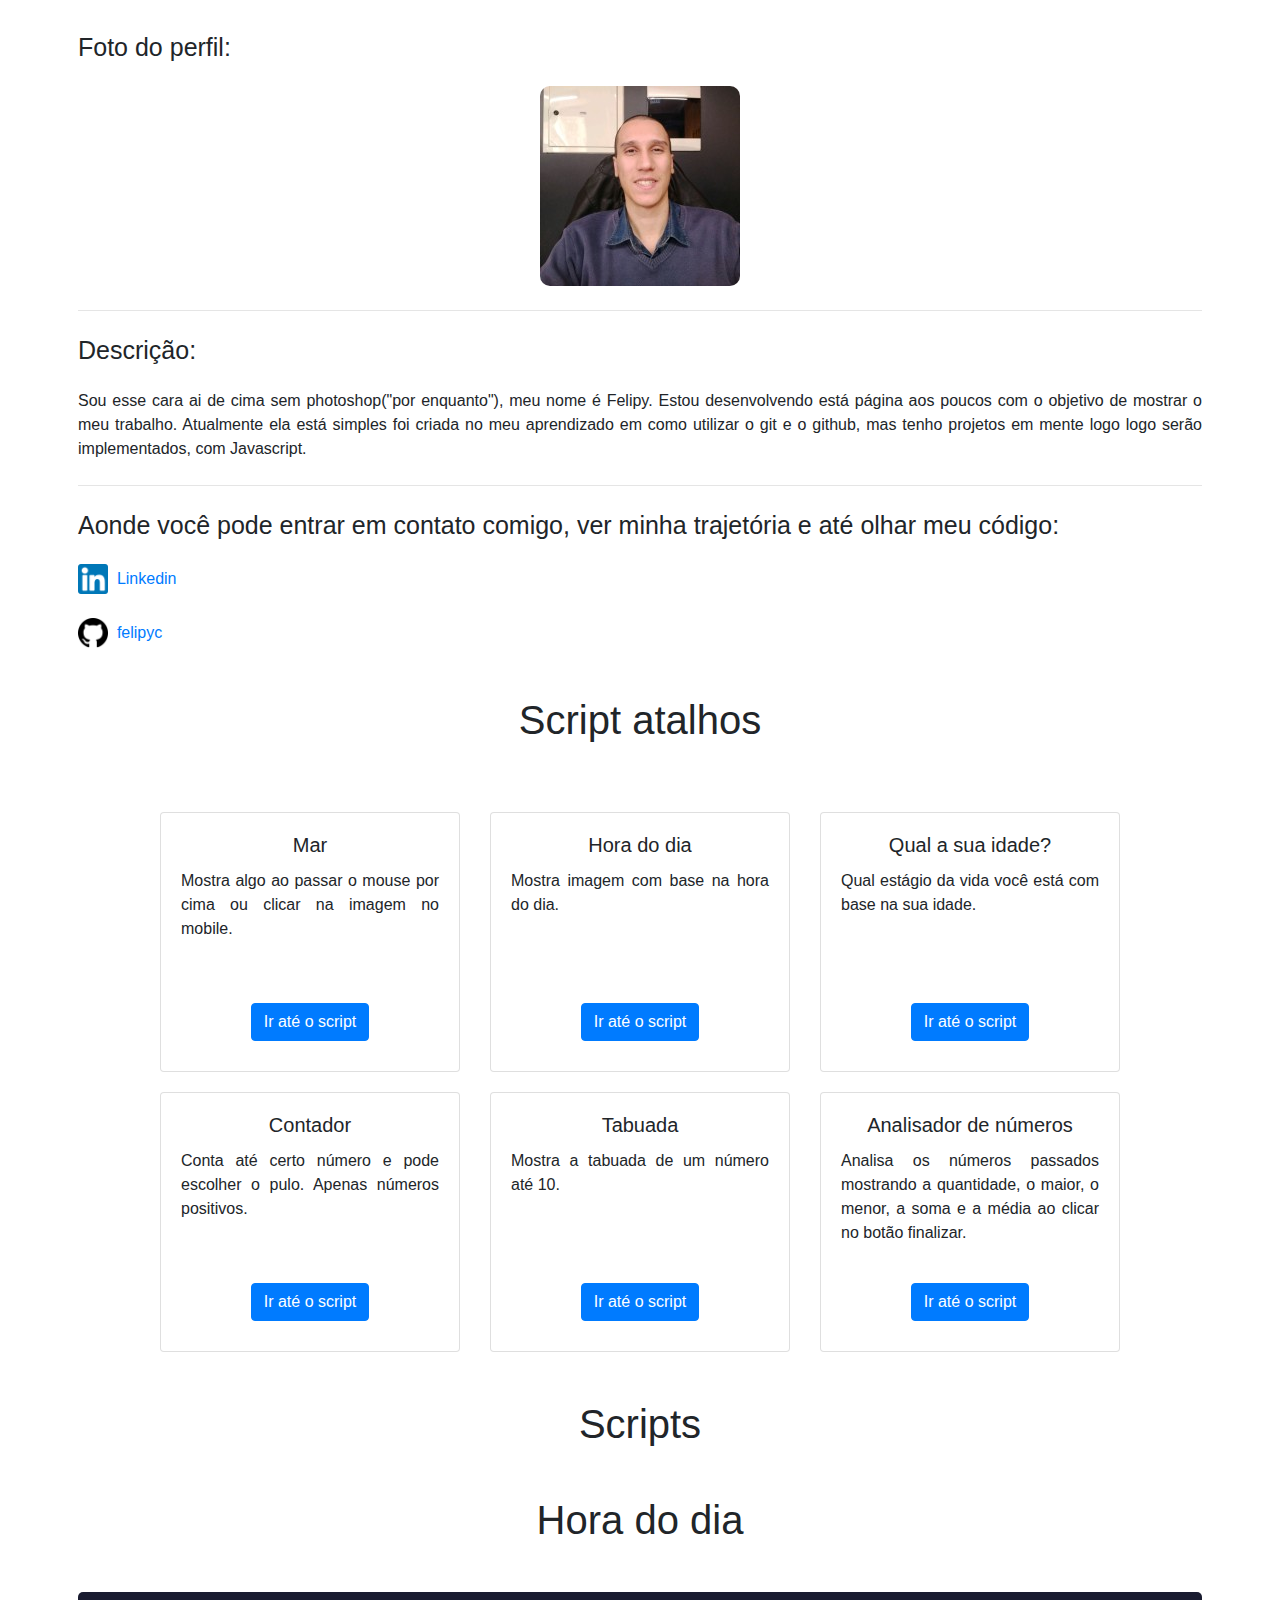
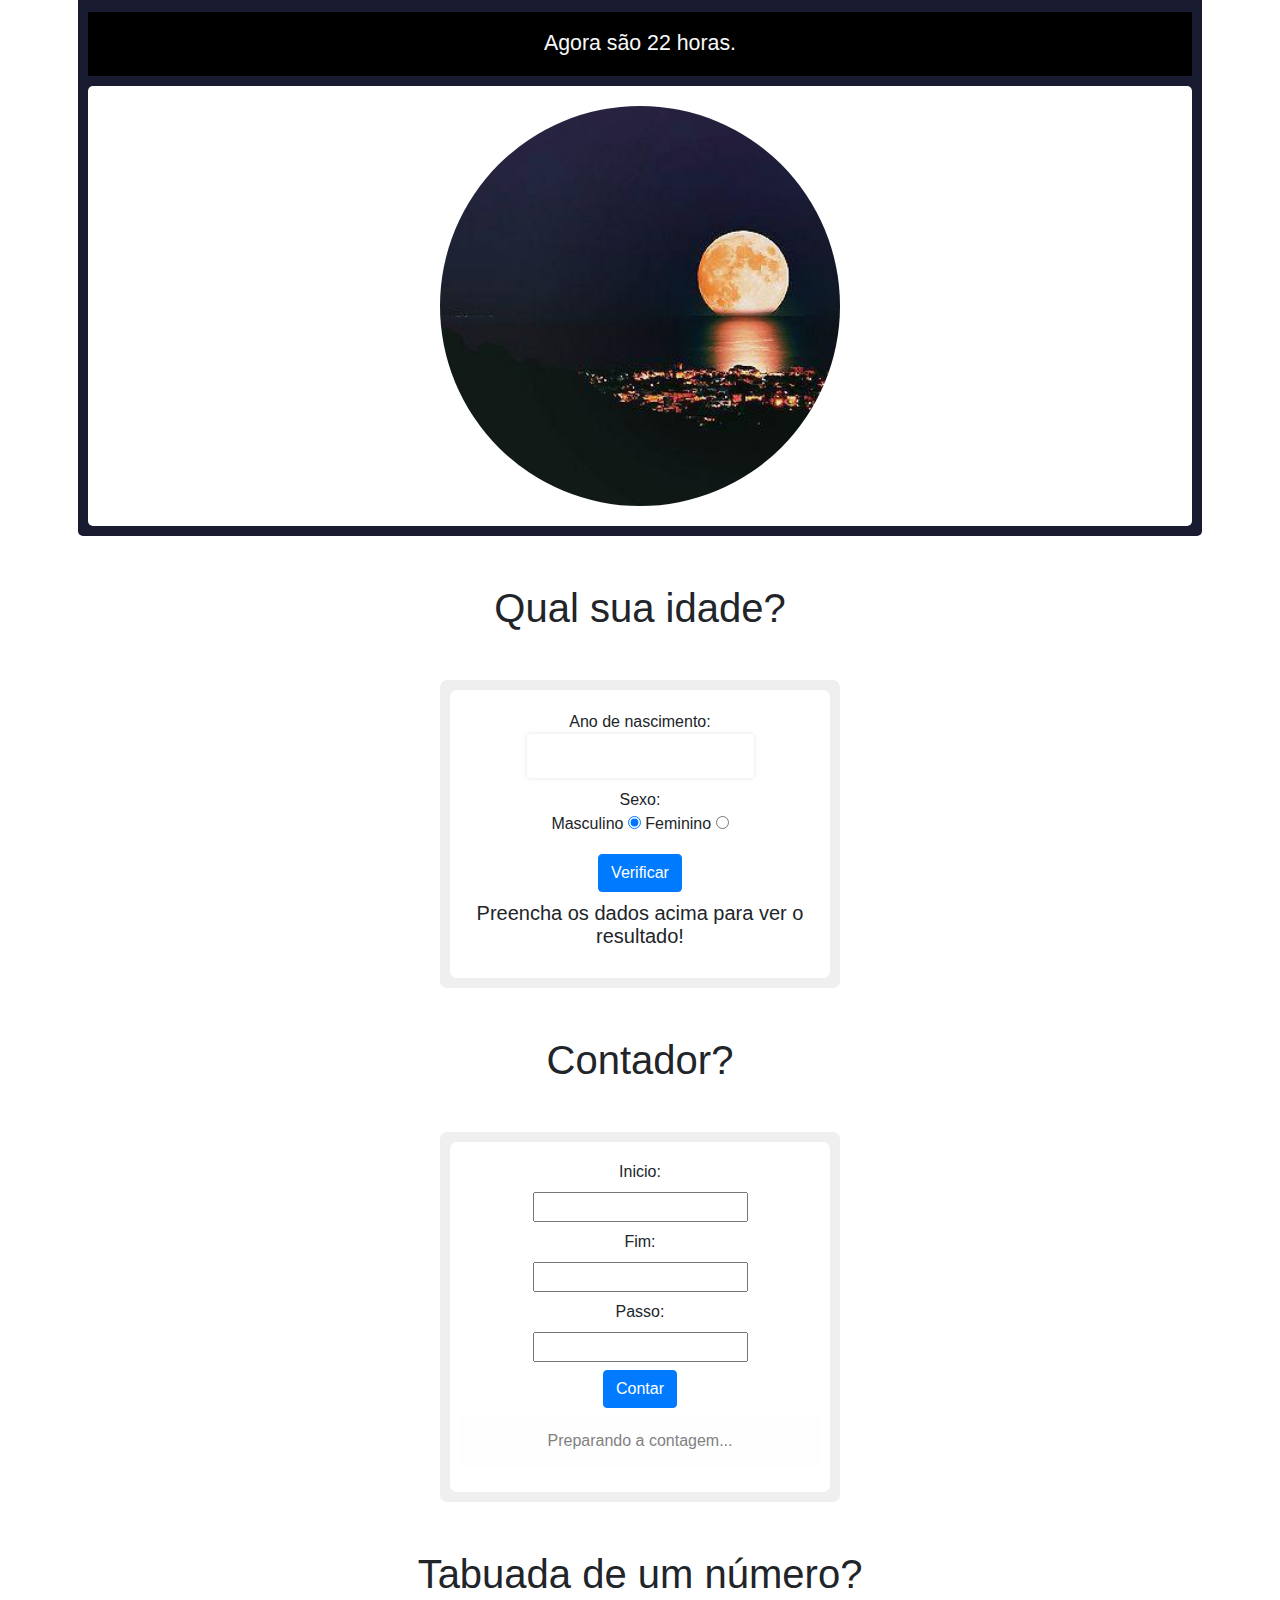
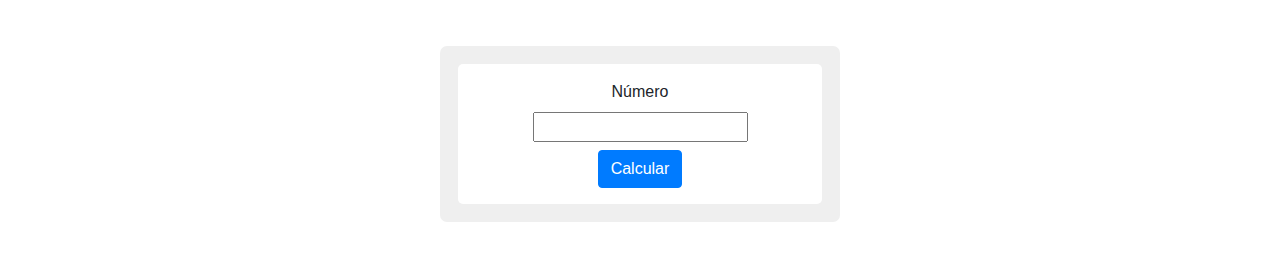
==== commit ae5909f9: "novas-atualizações" ====
--- a/index.html
+++ b/index.html
@@ -11,19 +11,19 @@
 <body>
     <div class="container p-2">
         
-        <!-- imagem do perfil -->
+        <!-- IMAGEM DO PERFIL -->
         <h1 style="font-size: 25px;" class="my-4">Foto do perfil:</h1>
         <div class="text-center my-4">
             <img src="foto-perfil.jpg" alt="" style="width: 200px;border-radius: 10px;">
         </div>
         <hr>
-        <!-- apresentação -->
+        <!-- APRESENTAÇÃO -->
         <h1  style="font-size: 25px;" class="my-4">Descrição:</h1>
         <p class="text-justify my-4">
             Sou esse cara ai de cima sem photoshop("por enquanto"), meu nome é Felipy. Estou desenvolvendo está página aos poucos com o objetivo de mostrar o meu trabalho. Atualmente ela está simples foi criada no meu aprendizado em como utilizar o git e o github, mas tenho projetos em mente logo logo serão implementados, com Javascript.
         </p>
         <hr>
-        <!-- formas de entrar em contato -->
+        <!-- FORMAS DE ENTRAR EM CONTATO -->
         <h1 style="font-size: 25px;" class="my-4">Aonde você pode entrar em contato comigo, ver minha trajetória e até olhar meu código:</h1>
         <a href="https://www.linkedin.com/in/felipycamargo/" class="d-flex  align-items-center text-decoration-none my-4"> 
             <img src="linkedin.png" alt="" style="width: 30px;">&nbsp;&nbsp;Linkedin
@@ -36,7 +36,7 @@
             <h1 class="text-center">Script atalhos</h1>
         </div>
 
-        <!-- cards -->
+        <!-- CARDS -->
         <div class="card-deck justify-content-center">
             <div class="card cards_atalhos_cripts">
                 <div  class="card-body">
@@ -78,33 +78,33 @@
                         Conta até certo número e pode escolher o pulo. Apenas números positivos.
                     </p>
                     <div class="text-center div_botao_responsivo_scripts_atalho">
+                        <a href="#contador-script" class="btn btn-primary">Ir até o script</a>
+                    </div>
+                </div>
+            </div>
+            <div class="card cards_atalhos_cripts">
+                <div  class="card-body">
+                    <h5 class="card-title text-center">Tabuada</h5>
+                    <p class="card-text">
+                        Mostra a tabuada de um número até 10.
+                    </p>
+                    <div class="text-center div_botao_responsivo_scripts_atalho">
+                        <a href="#tabuada-script" class="btn btn-primary">Ir até o script</a>
+                    </div>
+                </div>
+            </div>
+            <div class="card cards_atalhos_cripts">
+                <div  class="card-body">
+                    <h5 class="card-title text-center">Analisador de números</h5>
+                    <p class="card-text">
+                        Analisa os números passados mostrando a quantidade, o maior, o menor, a soma e a média ao clicar no botão finalizar.
+                    </p>
+                    <div class="text-center div_botao_responsivo_scripts_atalho">
                         <a href="#" class="btn btn-primary">Ir até o script</a>
                     </div>
                 </div>
             </div>
-            <div class="card cards_atalhos_cripts">
-                <div  class="card-body">
-                    <h5 class="card-title text-center">Tabuada</h5>
-                    <p class="card-text">
-                        Mostra a tabuada de um número até 10.
-                    </p>
-                    <div class="text-center div_botao_responsivo_scripts_atalho">
-                        <a href="#" class="btn btn-primary">Ir até o script</a>
-                    </div>
-                </div>
-            </div>
-            <div class="card cards_atalhos_cripts">
-                <div  class="card-body">
-                    <h5 class="card-title text-center">Analisador de números</h5>
-                    <p class="card-text">
-                        Analisa os números passados mostrando a quantidade, o maior, o menor, a soma e a média ao clicar no botão finalizar.
-                    </p>
-                    <div class="text-center div_botao_responsivo_scripts_atalho">
-                        <a href="#" class="btn btn-primary">Ir até o script</a>
-                    </div>
-                </div>
-            </div>
-        </div> <!-- end cards -->
+        </div> <!-- END CARDS -->
         
         <!-- -------------------------------------------------------------------------------- -->
         
@@ -169,9 +169,67 @@
         
         <!-- -------------------------------------------------------------------------------- -->
 
-
-        
-        
+        <!-- VAMOS CONTAR -->
+        
+        <div class="area-script-molde">
+
+            <div class="mb-5">
+                <h1 class="text-center">Contador?</h1>
+            </div>
+            <div  id='contador-script'>
+                <div id="rentagulo-branco-contador">
+                        <div class="my-2">
+                            <label for="">Inicio:</label><br>
+                            <input type="number" name="" id="inicio">
+                        </div>
+                        <div class="my-2">
+                            <label for="">Fim: </label><br> 
+                            <input type="number" name="" id="fim">
+                        </div class="my-2">
+                        <div class="my-2">
+                            <label for="">Passo: </label><br>
+                            <input type="number" name="" id="passo">
+                        </div>
+                        <div class="text-center my-2">
+                            <button class="btn btn-primary" id="btnConta">Contar</button>
+                        </div>
+                        <div>
+                            <p class="alert alert-light" id="resultado">
+                                Preparando a contagem...
+                            </p>
+                        </div>
+                    </div>
+            </div>
+            <script src='assets/scripts/contador.js'></script>
+        </div><!-- END VAMOS CONTAR -->
+        
+        <!-- -------------------------------------------------------------------------------- -->
+
+        <!-- TABUADA -->
+        
+        <div class="area-script-molde" id='tabuada-script'>
+
+            <div class="mb-5">
+                <h1 class="text-center">Tabuada de um número?</h1>
+            </div>
+            <div  id='contador-script'>
+                <section class="bg-white m-2 p-2 text-center" style="border-radius: 5px;">
+                    <div class="my-2">
+                        <label for="numero">Número</label><br> 
+                        <input type="number" name="" id="numeroTabuada"> 
+                    </div>
+                    <div class="my-2">
+                        <button class="btn btn-primary" id="btnContador">Calcular</button>
+                    </div>
+                    <div>
+                        <select class="custom-select text-center" id="resultado-contador" style="display: none;" size="10"> 
+                            
+                        </select>
+                    </div>
+                </section>
+            </div>
+            <script src='assets/scripts/tabuada.js'></script>
+        </div><!-- END VAMOS CONTAR -->
 
         
     </div>  
--- a/estilo.css
+++ b/estilo.css
@@ -62,27 +62,52 @@
 
 /* calculador de idade */
 
-#cor-qual-sua-idade{
+    .form{
+        margin: 10px 0;
+    }
+        input#ano_nascimento{
+            border: none;
+            box-shadow: 0 0 5px rgba(0,0,0,.1);
+            padding: 10px;
+        }
+
+    #cor-qual-sua-idade{
+        background-color: #efefef;
+        max-width: 400px;
+        margin: auto;
+        padding: 10px;
+        border-radius: 7px;
+    }
+
+    #rentagulo_branco{
+        padding: 10px;
+        background-color: white;
+        border-radius: 7px;
+    }
+    #descricaoPessoa{
+        font: 15pt Arial;
+        text-align: center;
+    }
+    #fotoPessoa{
+        margin: 20px auto;
+        border-radius: 50%;
+        background-image: url("");
+        background-size: 100% 100%;
+        background-repeat: no-repeat;
+    }
+
+/* Contador */
+#contador-script{
     background-color: #efefef;
+    max-width: 400px;
+    margin: auto;
     padding: 10px;
-}
-
-#rentagulo_branco{
-    padding: 10px;
-    background-color: white;
     border-radius: 7px;
 }
-#descricaoPessoa{
-    font: 15pt Arial;
-    text-align: center;
-}
-#fotoPessoa{
-    margin: 20px auto;
-    border-radius: 50%;
-    background-image: url("");
-    background-size: 100% 100%;
-    background-repeat: no-repeat;
-}
-.form{
-    margin: 10px 0;
-}
+    #rentagulo-branco-contador{
+        text-align: center;
+        padding: 10px;
+        background-color: white;
+        border-radius: 7px;
+    }
+
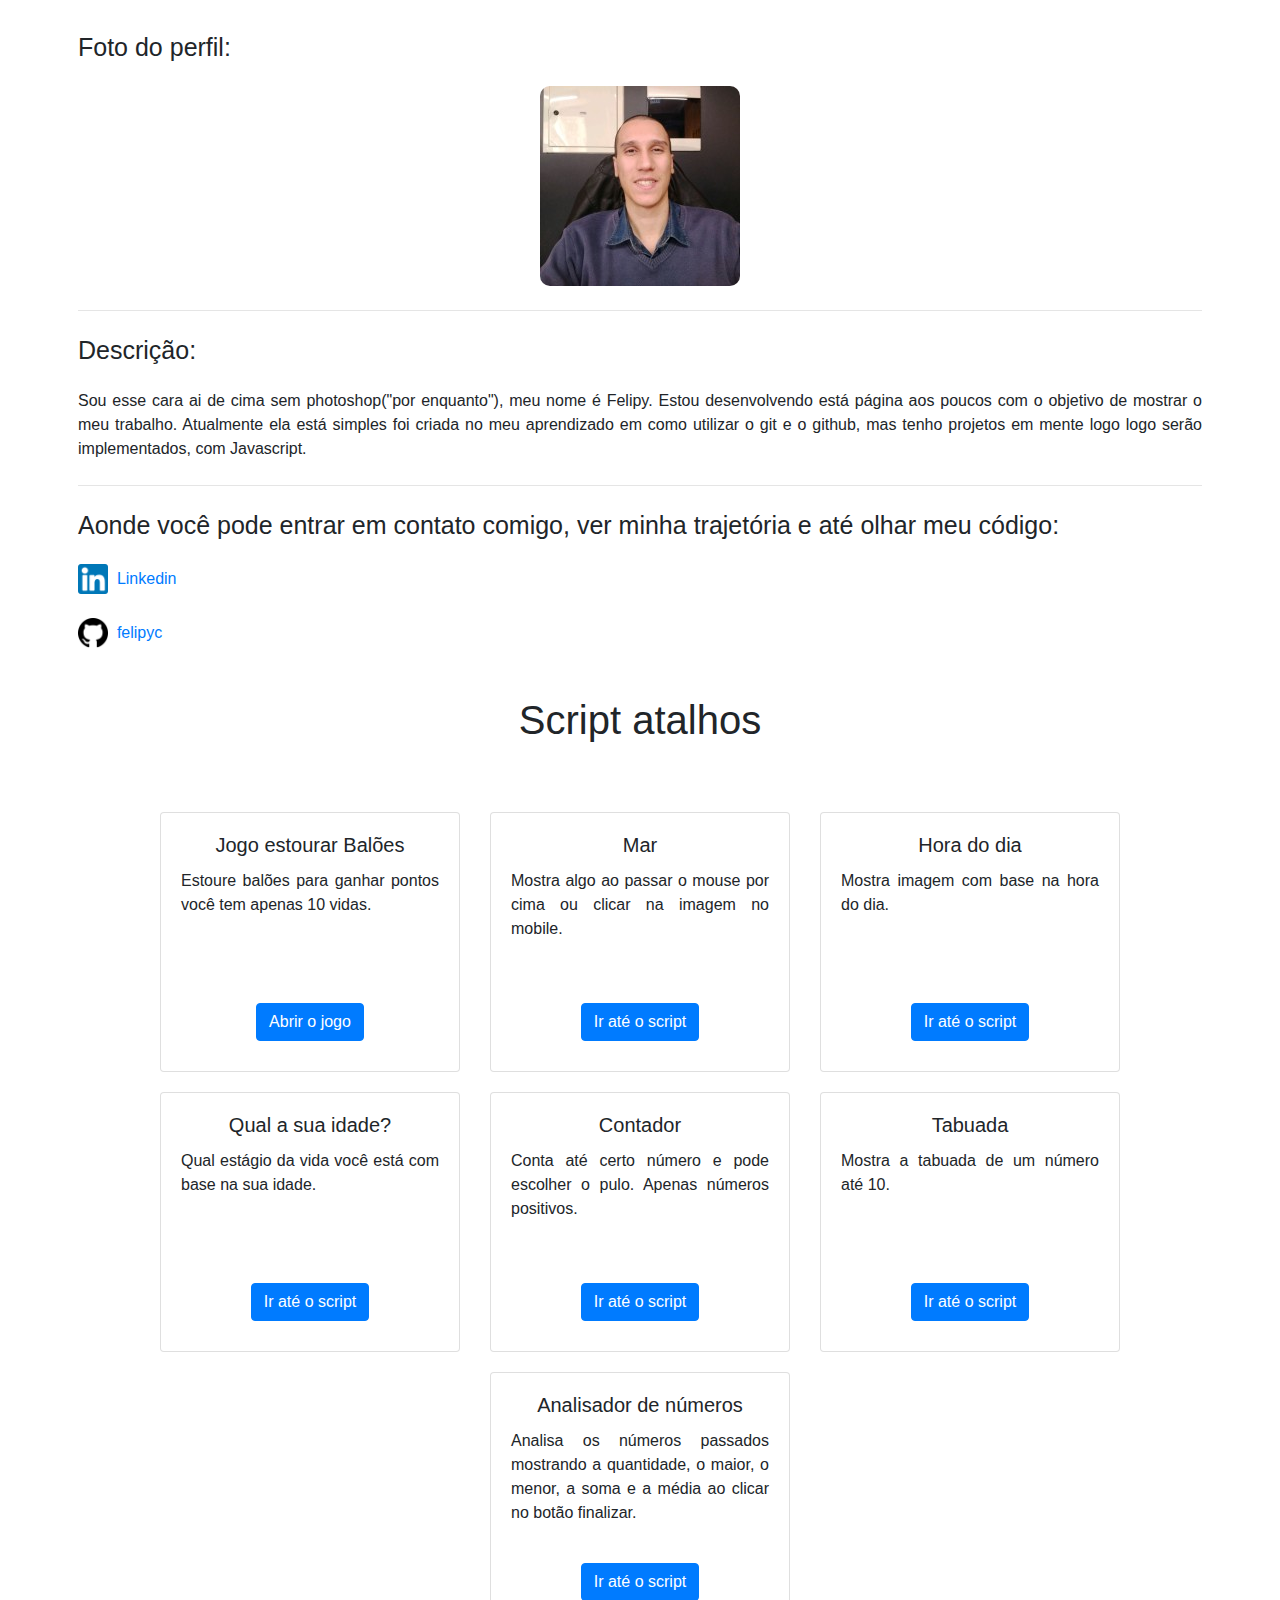
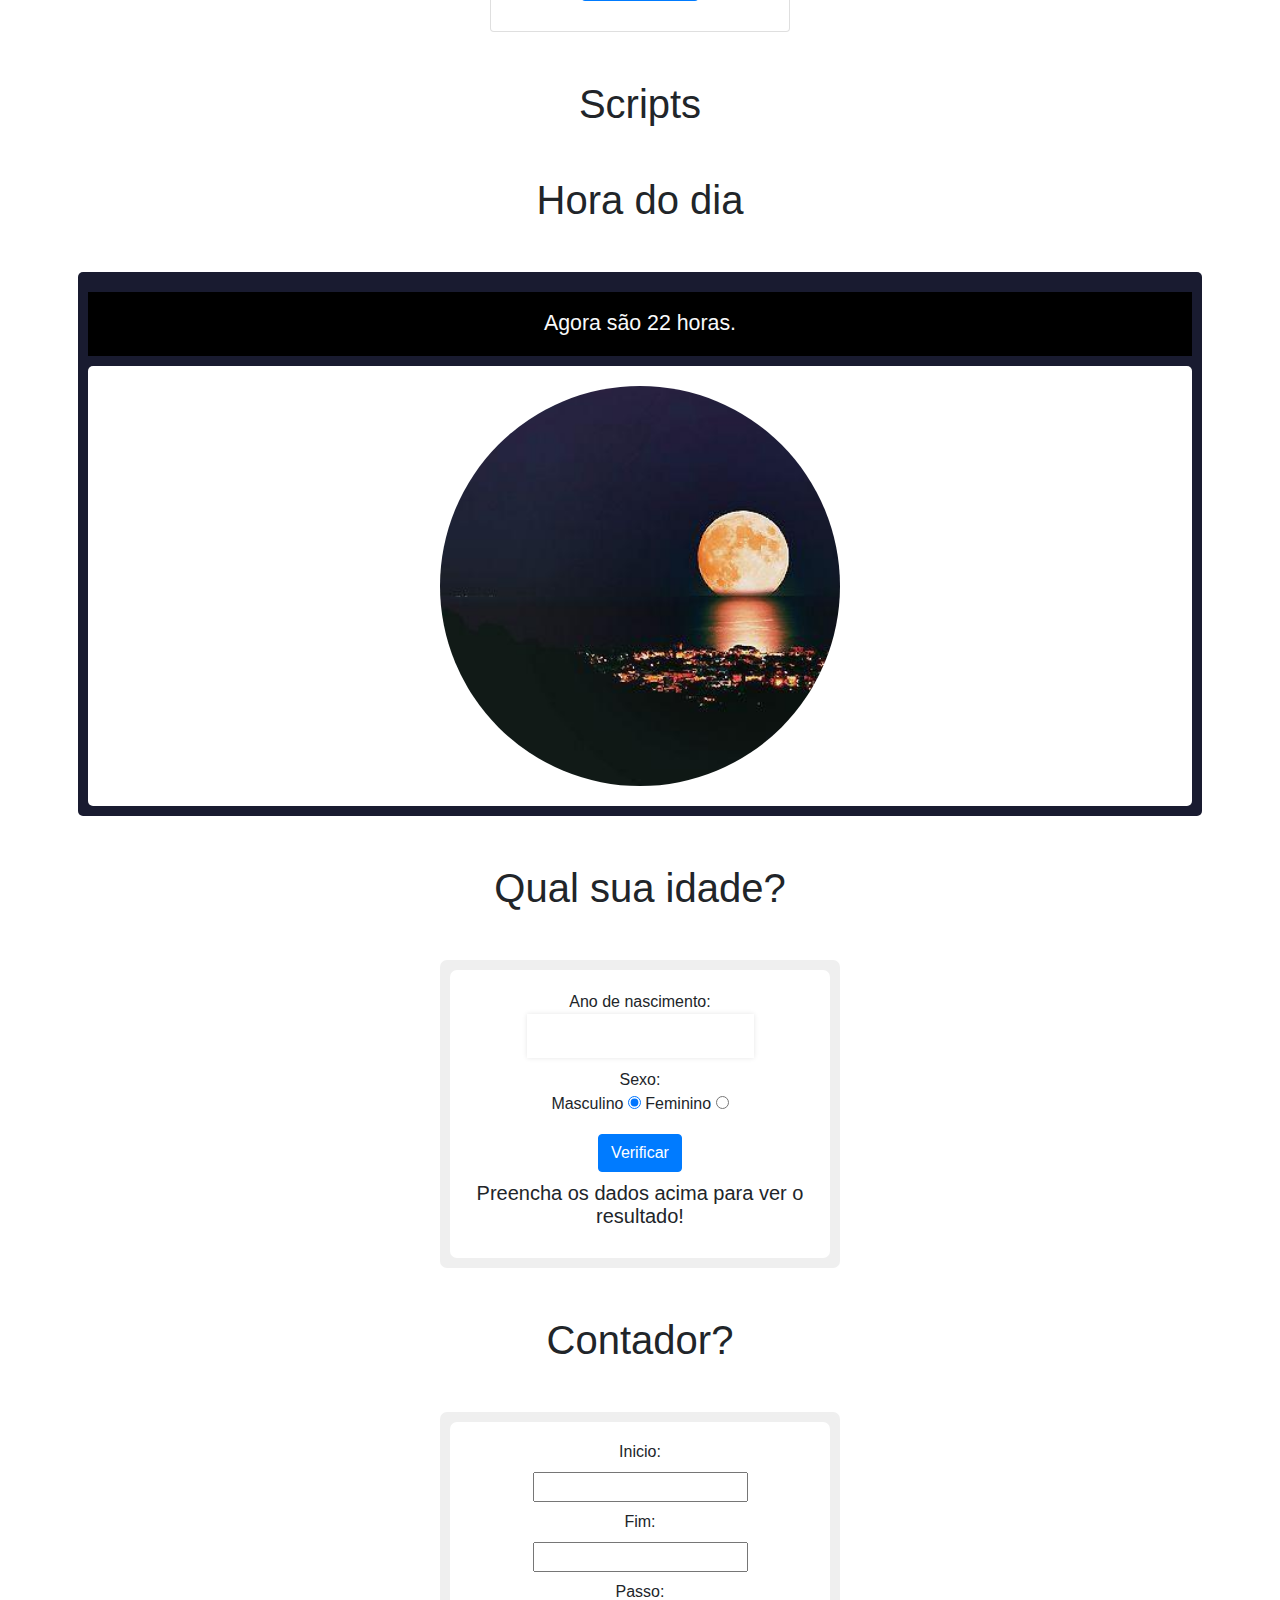
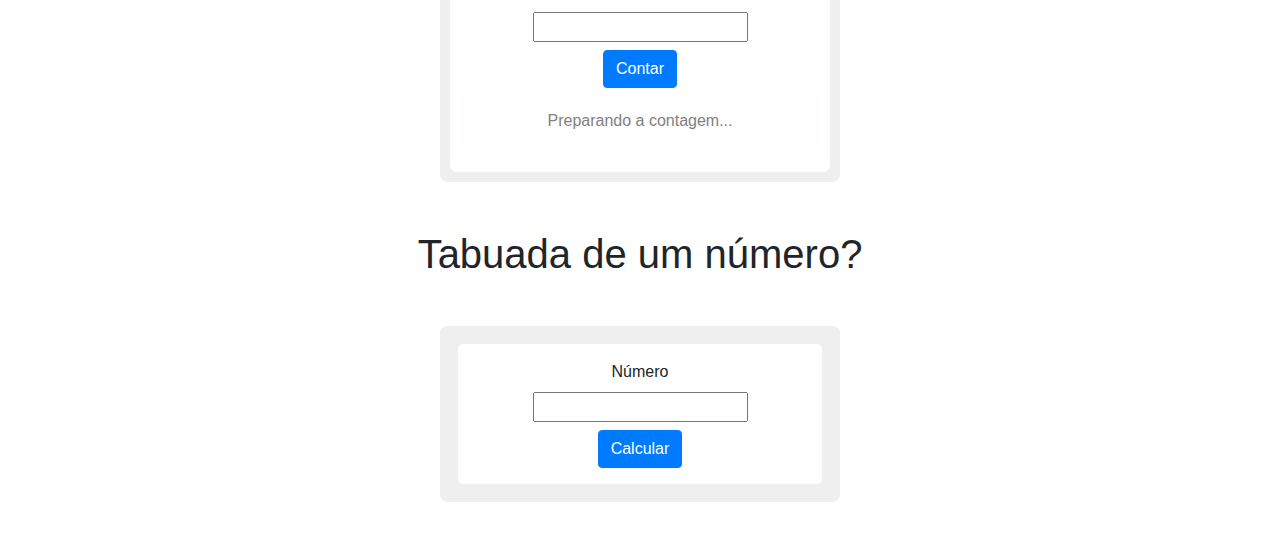
==== commit 1b5de80e: "jogo estourar baloes redirecinamento" ====
--- a/index.html
+++ b/index.html
@@ -40,6 +40,17 @@
         <div class="card-deck justify-content-center">
             <div class="card cards_atalhos_cripts">
                 <div  class="card-body">
+                    <h5 class="card-title text-center">Jogo estourar Balões</h5>
+                    <p class="card-text">
+                        Estoure balões para ganhar pontos você tem apenas 10 vidas.
+                    </p>
+                    <div class="text-center div_botao_responsivo_scripts_atalho" >
+                        <a href="jogobaloes/" class="btn btn-primary">Abrir o jogo</a>
+                    </div>
+                </div>
+            </div>
+            <div class="card cards_atalhos_cripts">
+                <div  class="card-body">
                     <h5 class="card-title text-center">Mar</h5>
                     <p class="card-text">
                         Mostra algo ao passar o mouse por cima ou clicar na imagem no mobile.
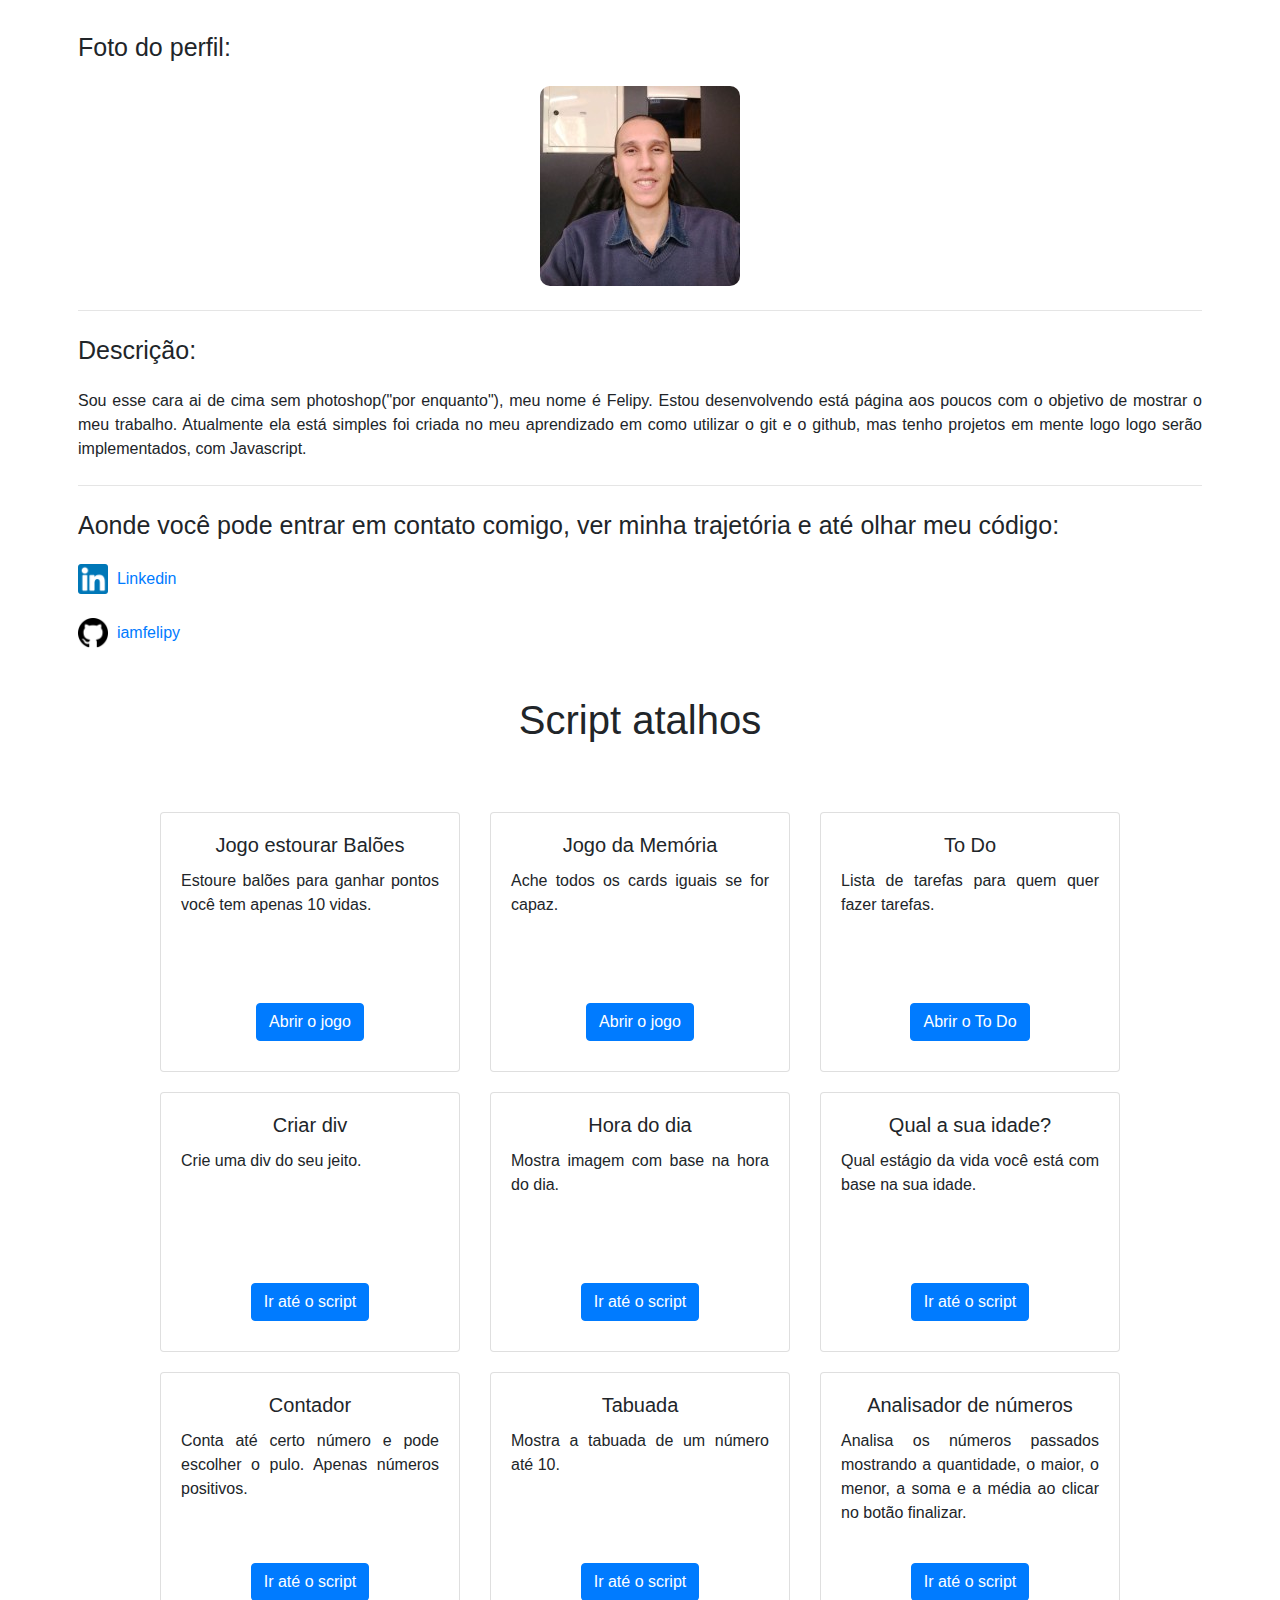
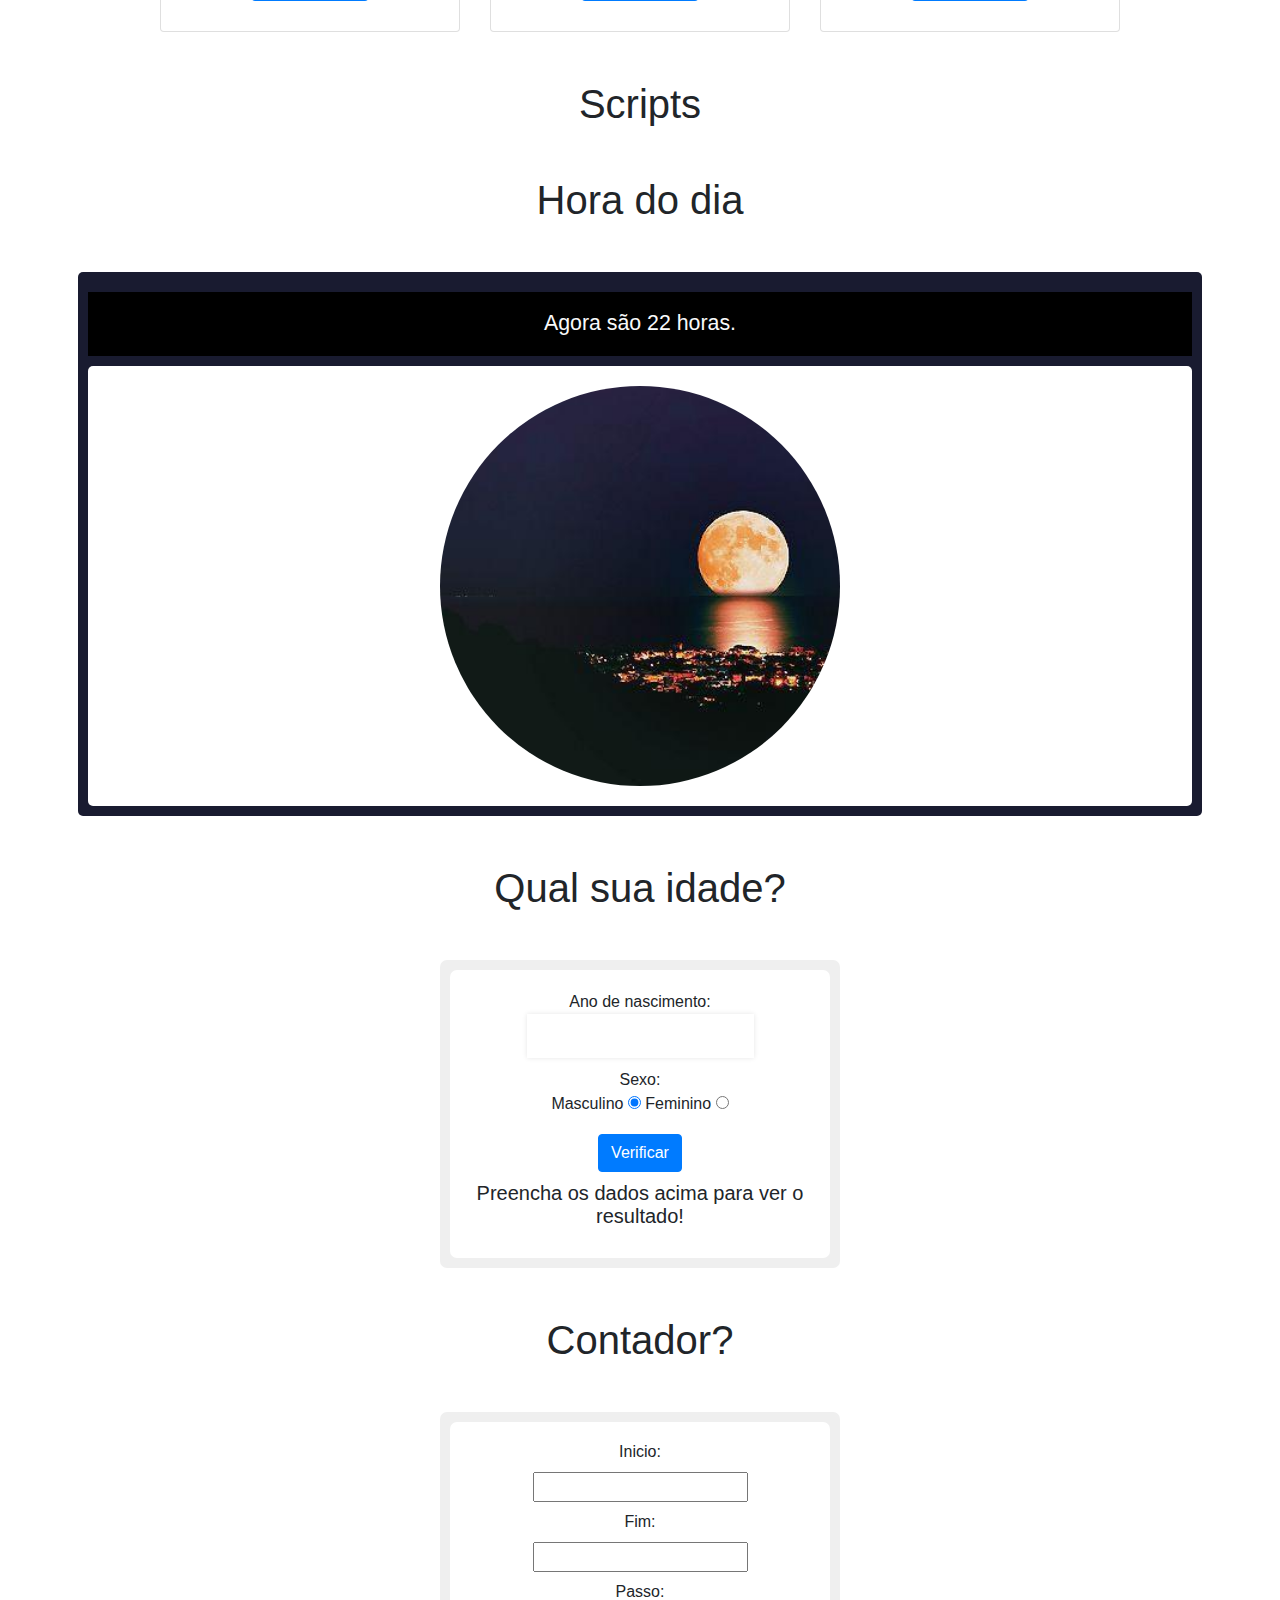
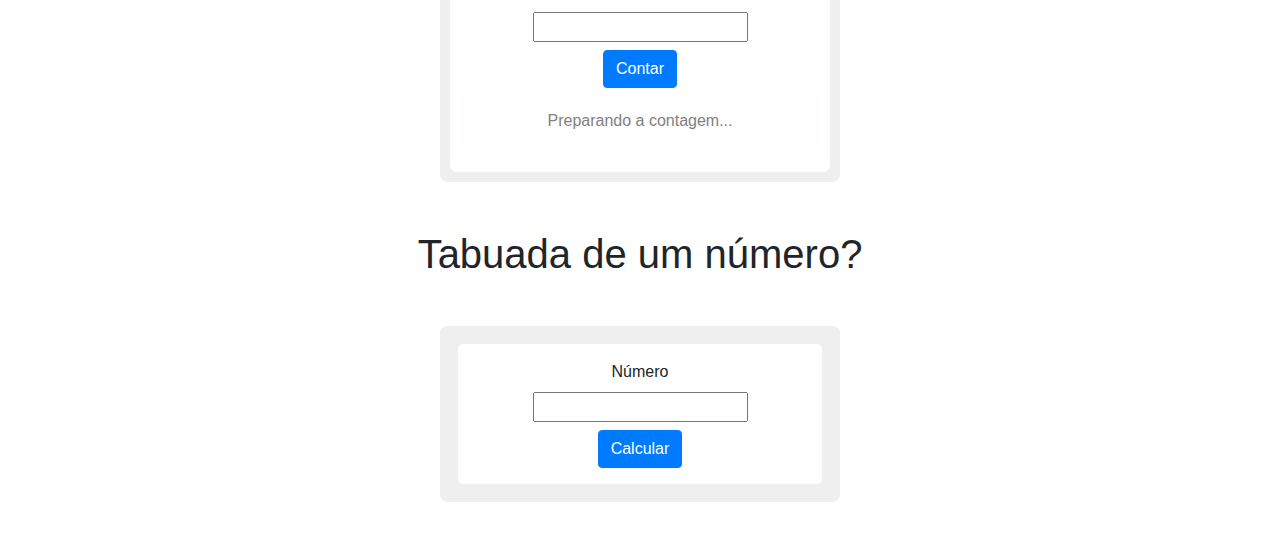
==== commit 66682bf1: "atualizar titulos" ====
--- a/index.html
+++ b/index.html
@@ -4,7 +4,7 @@
     <meta charset="UTF-8">
     <meta http-equiv="X-UA-Compatible" content="ie=edge">
     <link rel="stylesheet" href="https://stackpath.bootstrapcdn.com/bootstrap/4.3.1/css/bootstrap.min.css" integrity="sha384-ggOyR0iXCbMQv3Xipma34MD+dH/1fQ784/j6cY/iJTQUOhcWr7x9JvoRxT2MZw1T" crossorigin="anonymous">
-    <meta name="viewport" content="width=device-width, initial-scale=1, shrink-to-fit=no">
+    <meta name="viewport" content="width=device-width, user-scalable=no, shrink-to-fit=no">
     <link rel="stylesheet" href="estilo.css">
     <title>Document</title>
 </head>
@@ -28,8 +28,8 @@
         <a href="https://www.linkedin.com/in/felipycamargo/" class="d-flex  align-items-center text-decoration-none my-4"> 
             <img src="linkedin.png" alt="" style="width: 30px;">&nbsp;&nbsp;Linkedin
         </a>
-        <a href="https://github.com/felipyc" class="d-flex align-items-center text-decoration-none my-4">
-            <img src="github.png" alt="" style="width: 30px;">&nbsp;&nbsp;felipyc
+        <a href="https://github.com/iamfelipy" class="d-flex align-items-center text-decoration-none my-4">
+            <img src="github.png" alt="" style="width: 30px;">&nbsp;&nbsp;iamfelipy
         </a>
         
         <div class="my-5">
@@ -45,18 +45,40 @@
                         Estoure balões para ganhar pontos você tem apenas 10 vidas.
                     </p>
                     <div class="text-center div_botao_responsivo_scripts_atalho" >
-                        <a href="jogobaloes/" class="btn btn-primary">Abrir o jogo</a>
-                    </div>
-                </div>
-            </div>
-            <div class="card cards_atalhos_cripts">
-                <div  class="card-body">
-                    <h5 class="card-title text-center">Mar</h5>
-                    <p class="card-text">
-                        Mostra algo ao passar o mouse por cima ou clicar na imagem no mobile.
-                    </p>
-                    <div class="text-center div_botao_responsivo_scripts_atalho" >
-                        <a href="" class="btn btn-primary">Ir até o script</a>
+                        <a href="./jogoBaloes/" class="btn btn-primary">Abrir o jogo</a>
+                    </div>
+                </div>
+            </div>
+            <div class="card cards_atalhos_cripts">
+                <div  class="card-body">
+                    <h5 class="card-title text-center">Jogo da Memória</h5>
+                    <p class="card-text">
+                        Ache todos os cards iguais se for capaz.
+                    </p>
+                    <div class="text-center div_botao_responsivo_scripts_atalho" >
+                        <a href="./jogoMemoria/" class="btn btn-primary">Abrir o jogo</a>
+                    </div>
+                </div>
+            </div>
+            <div class="card cards_atalhos_cripts">
+                <div  class="card-body">
+                    <h5 class="card-title text-center">To Do</h5>
+                    <p class="card-text">
+                        Lista de tarefas para quem quer fazer tarefas.
+                    </p>
+                    <div class="text-center div_botao_responsivo_scripts_atalho" >
+                        <a href="./toDo/index.html" class="btn btn-primary">Abrir o To Do</a>
+                    </div>
+                </div>
+            </div>
+            <div class="card cards_atalhos_cripts">
+                <div  class="card-body">
+                    <h5 class="card-title text-center">Criar div</h5>
+                    <p class="card-text">
+                        Crie uma div do seu jeito.
+                    </p>
+                    <div class="text-center div_botao_responsivo_scripts_atalho" >
+                        <a href="./criarDiv/" class="btn btn-primary">Ir até o script</a>
                     </div>
                 </div>
             </div>
